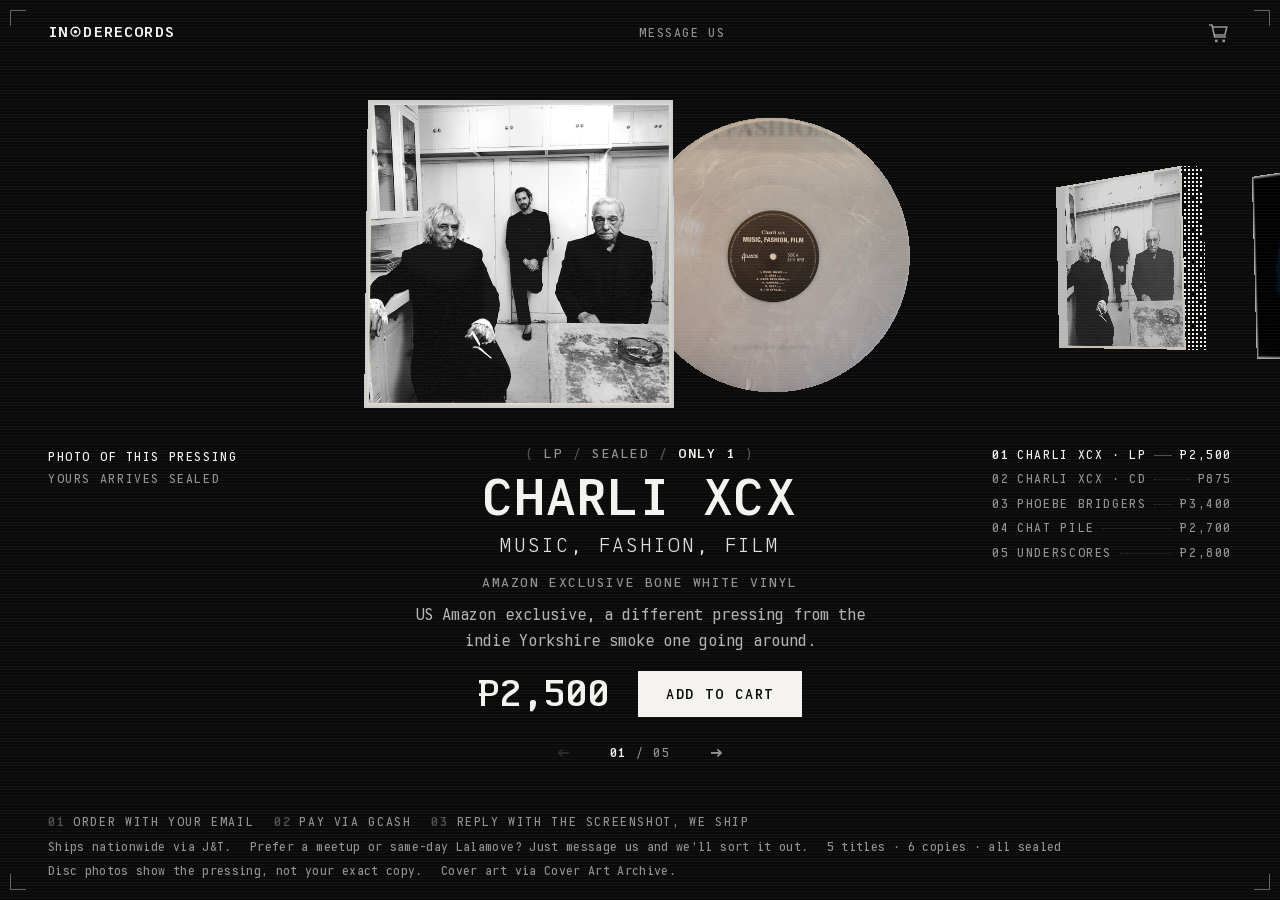
==== index.html @ 432e3883 "wip" ====
<!doctype html>
<html lang="en">
<head>
<meta charset="utf-8">
<meta name="viewport" content="width=device-width, initial-scale=1, viewport-fit=cover">
<meta name="theme-color" content="#0a0a0a">
<title>INODERECORDS · records in stock, Quezon City</title>
<meta name="description" content="6 brand new sealed records, in the Philippines now, shipping from Quezon City. Charli XCX, Phoebe Bridgers, Chat Pile, Underscores.">

<meta property="og:type" content="website">
<meta property="og:title" content="INODERECORDS · 6 sealed records in stock">
<meta property="og:description" content="6 brand new sealed records, in the Philippines now, shipping from Quezon City. Charli XCX, Phoebe Bridgers, Chat Pile, Underscores.">
<meta property="og:image" content="brand/og.png">
<meta name="twitter:card" content="summary_large_image">

<link rel="icon" href="brand/favicon.svg" type="image/svg+xml">
<link rel="stylesheet" href="style.css?v=fc45c7b5">
</head>
<body data-claim-url="https://dgfixbtziedvqzucxats.supabase.co" data-claim-key="sb_publishable_8c9aLOABXdfqwjv6c9bLAg_44bw0qZ2">

<div class="scan" aria-hidden="true"></div>
<div class="frame" aria-hidden="true"><i></i><i></i><i></i><i></i></div>

<header class="bar">
  <h1 class="bar__name" aria-label="INODERECORDS"><span aria-hidden="true">IN<svg class="bar__o" viewBox="0 0 10 10"><circle cx="5" cy="5" r="4.1" fill="none" stroke-width="1.2"/><circle class="bar__o-dot" cx="5" cy="5" r="1.6"/></svg>DERECORDS</span></h1>
  <a class="bar__cta" href="https://www.facebook.com/inoderecords">Message us</a>
</header>

<main class="shop">

  
  <section class="crate" data-crate aria-roledescription="record crate">

    <div class="crate__stage">
      <canvas class="crate__canvas" aria-hidden="true"></canvas>
    </div>

    <div class="crate__deck">
      
      <p class="crate__prov" aria-hidden="true"><span data-prov-a></span><span data-prov-b></span></p>

      <ol class="crate__list">
          <li class="rec" id="charli-lp" data-variant="1"
              data-title="Charli XCX · Music, Fashion, Film · Amazon Exclusive Bone White Vinyl · LP" data-price="2500" data-qty="1"
              data-artist="Charli XCX" data-album="Music, Fashion, Film" data-detail="LP · Amazon Exclusive Bone White Vinyl"
              data-prov1="PHOTO OF THIS PRESSING" data-prov2="YOURS ARRIVES SEALED"
              data-discs="art/charli-lp-disc1.png" data-open="-1" data-art="art/charli-xcx-music-fashion-film.jpg">
            <img class="rec__still" src="art/charli-xcx-music-fashion-film.jpg" alt="Charli XCX, Music, Fashion, Film" width="640" height="640" decoding="async">
            <p class="rec__idx" aria-hidden="true">01 / 05</p>
            <p class="rec__tags">
              <span class="tag">LP</span>
              <span class="tag">SEALED</span>
              <span class="tag tag--on">ONLY 1</span>
            </p>
            <h2 class="rec__artist">Charli XCX</h2>
            <p class="rec__album">Music, Fashion, Film</p>
            <p class="rec__variant">Amazon Exclusive Bone White Vinyl</p>
            <p class="rec__hook">US Amazon exclusive, a different pressing from the indie Yorkshire smoke one going around.</p>
            <div class="rec__buy">
              <span class="rec__amt">₱2,500</span>
              <details class="order">
                <summary class="btn btn--buy"
                         aria-label="Buy Charli XCX, Music, Fashion, Film">BUY</summary>
                <form class="order__form" method="POST"
                      action="https://formsubmit.co/8370b688e15b57aa52ccbeb88141ae9f">
                  <input type="hidden" name="_subject" value="Order · Charli XCX · Music, Fashion, Film · Amazon Exclusive Bone White Vinyl · LP · ₱2,500">
                  <input type="hidden" name="_template" value="table">
                  <input type="hidden" name="_next" value="https://inoderecords.com/ordered.html">
                  <input type="hidden" name="_autoresponse" value="We received your order: Charli XCX · Music, Fashion, Film · Amazon Exclusive Bone White Vinyl · LP, ₱2,500. We’ll hold your record for 24 hours while you pay. To pay, open https://inoderecords.com/ordered.html in the browser you ordered from and scan the QR with GCash, Maya or any bank app. Then send your payment screenshot to the shop email shown on that page. Your total is the record plus the delivery fee you chose. We email you the delivery details. INODERECORDS · Quezon City">
                  <input type="text" name="_honey" class="order__hp" tabindex="-1" autocomplete="off">
                  <input type="hidden" name="record" value="Charli XCX · Music, Fashion, Film · Amazon Exclusive Bone White Vinyl · LP">
                  <input type="hidden" name="price" value="₱2,500">
                  <input type="hidden" name="order" value="">
                  <label class="order__label" for="em-charli-lp">Email</label>
                  <input class="order__email" id="em-charli-lp" type="email" name="email"
                         required maxlength="254" autocomplete="email" placeholder="you@gmail.com">
                  <label class="order__label" for="nm-charli-lp">Name</label>
                  <input class="order__email" id="nm-charli-lp" type="text" name="name"
                         required maxlength="120" autocomplete="name" placeholder="Juan Dela Cruz">
                  <label class="order__label" for="ph-charli-lp">Mobile number</label>
                  <input class="order__email" id="ph-charli-lp" type="tel" name="phone"
                         required inputmode="tel" autocomplete="tel" placeholder="0917 123 4567">
                  <label class="order__label" for="dl-charli-lp">Delivery</label>
                  <select class="order__email" id="dl-charli-lp" name="delivery" required><option value="">Choose one</option><option>J&amp;T · Metro Manila · ₱120</option><option>J&amp;T · Rest of Luzon · ₱170</option><option>J&amp;T · Visayas and Mindanao · ₱200</option></select>
                  <p class="order__fine">Prefer a meetup or same-day Lalamove? Just <a href="https://www.facebook.com/inoderecords">message us</a> and we’ll sort it out.</p>
                  <label class="order__label" for="ad-charli-lp">Delivery address</label>
                  <textarea class="order__email order__area" id="ad-charli-lp" name="address"
                            required maxlength="500" autocomplete="street-address" rows="3"
                            placeholder="Street, barangay, city"></textarea>
                  <button class="btn btn--buy order__send" type="submit">Place order</button>
                  <p class="order__fine">We’ll hold your record for 24 hours while you pay.</p>
                </form>
              </details>
            </div>
          </li>
          <li class="rec" id="charli-cd" data-variant="4"
              data-title="Charli XCX · Music, Fashion, Film · CD" data-price="875" data-qty="2"
              data-artist="Charli XCX" data-album="Music, Fashion, Film" data-detail="CD"
              data-prov1="CD · SEALED CASE" data-prov2="DISC NOT PICTURED"
               data-art="art/charli-xcx-music-fashion-film.jpg">
            <img class="rec__still" src="art/charli-xcx-music-fashion-film.jpg" alt="Charli XCX, Music, Fashion, Film" width="640" height="640" decoding="async">
            <p class="rec__idx" aria-hidden="true">02 / 05</p>
            <p class="rec__tags">
              <span class="tag">CD</span>
              <span class="tag">SEALED</span>
              <span class="tag tag--on">2 AVAILABLE</span>
            </p>
            <h2 class="rec__artist">Charli XCX</h2>
            <p class="rec__album">Music, Fashion, Film</p>
            
            
            <div class="rec__buy">
              <span class="rec__amt">₱875</span><span class="rec__each">each</span>
              <details class="order">
                <summary class="btn btn--buy"
                         aria-label="Buy Charli XCX, Music, Fashion, Film">BUY</summary>
                <form class="order__form" method="POST"
                      action="https://formsubmit.co/8370b688e15b57aa52ccbeb88141ae9f">
                  <input type="hidden" name="_subject" value="Order · Charli XCX · Music, Fashion, Film · CD · ₱875">
                  <input type="hidden" name="_template" value="table">
                  <input type="hidden" name="_next" value="https://inoderecords.com/ordered.html">
                  <input type="hidden" name="_autoresponse" value="We received your order: Charli XCX · Music, Fashion, Film · CD, ₱875. We’ll hold your record for 24 hours while you pay. To pay, open https://inoderecords.com/ordered.html in the browser you ordered from and scan the QR with GCash, Maya or any bank app. Then send your payment screenshot to the shop email shown on that page. Your total is the record plus the delivery fee you chose. We email you the delivery details. INODERECORDS · Quezon City">
                  <input type="text" name="_honey" class="order__hp" tabindex="-1" autocomplete="off">
                  <input type="hidden" name="record" value="Charli XCX · Music, Fashion, Film · CD">
                  <input type="hidden" name="price" value="₱875">
                  <input type="hidden" name="order" value="">
                  <label class="order__label" for="em-charli-cd">Email</label>
                  <input class="order__email" id="em-charli-cd" type="email" name="email"
                         required maxlength="254" autocomplete="email" placeholder="you@gmail.com">
                  <label class="order__label" for="nm-charli-cd">Name</label>
                  <input class="order__email" id="nm-charli-cd" type="text" name="name"
                         required maxlength="120" autocomplete="name" placeholder="Juan Dela Cruz">
                  <label class="order__label" for="ph-charli-cd">Mobile number</label>
                  <input class="order__email" id="ph-charli-cd" type="tel" name="phone"
                         required inputmode="tel" autocomplete="tel" placeholder="0917 123 4567">
                  <label class="order__label" for="dl-charli-cd">Delivery</label>
                  <select class="order__email" id="dl-charli-cd" name="delivery" required><option value="">Choose one</option><option>J&amp;T · Metro Manila · ₱120</option><option>J&amp;T · Rest of Luzon · ₱170</option><option>J&amp;T · Visayas and Mindanao · ₱200</option></select>
                  <p class="order__fine">Prefer a meetup or same-day Lalamove? Just <a href="https://www.facebook.com/inoderecords">message us</a> and we’ll sort it out.</p>
                  <label class="order__label" for="ad-charli-cd">Delivery address</label>
                  <textarea class="order__email order__area" id="ad-charli-cd" name="address"
                            required maxlength="500" autocomplete="street-address" rows="3"
                            placeholder="Street, barangay, city"></textarea>
                  <button class="btn btn--buy order__send" type="submit">Place order</button>
                  <p class="order__fine">We’ll hold your record for 24 hours while you pay.</p>
                </form>
              </details>
            </div>
          </li>
          <li class="rec" id="phoebe" data-variant="2"
              data-title="Phoebe Bridgers · Lost Weekend · Rogue Planet Green Glow-in-the-Dark Splatter · 2LP" data-price="3400" data-qty="1"
              data-artist="Phoebe Bridgers" data-album="Lost Weekend" data-detail="2LP · Rogue Planet Green Glow-in-the-Dark Splatter"
              data-prov1="PHOTO OF THIS PRESSING" data-prov2="YOURS ARRIVES SEALED"
              data-discs="art/phoebe-disc1.png" data-open="-1" data-art="art/phoebe-bridgers-lost-weekend.jpg">
            <img class="rec__still" src="art/phoebe-bridgers-lost-weekend.jpg" alt="Phoebe Bridgers, Lost Weekend" width="640" height="640" decoding="async">
            <p class="rec__idx" aria-hidden="true">03 / 05</p>
            <p class="rec__tags">
              <span class="tag">2LP</span>
              <span class="tag">SEALED</span>
              <span class="tag tag--on">ONLY 1</span>
            </p>
            <h2 class="rec__artist">Phoebe Bridgers</h2>
            <p class="rec__album">Lost Weekend</p>
            <p class="rec__variant">Rogue Planet Green Glow-in-the-Dark Splatter</p>
            <p class="rec__hook">The Rogue Planet pressing specifically: green glow-in-the-dark splatter, embossed glow sleeve, gatefold, 20-page lyric booklet. Not the standard black, not the Zodiacal Light.</p>
            <div class="rec__buy">
              <span class="rec__amt">₱3,400</span>
              <details class="order">
                <summary class="btn btn--buy"
                         aria-label="Buy Phoebe Bridgers, Lost Weekend">BUY</summary>
                <form class="order__form" method="POST"
                      action="https://formsubmit.co/8370b688e15b57aa52ccbeb88141ae9f">
                  <input type="hidden" name="_subject" value="Order · Phoebe Bridgers · Lost Weekend · Rogue Planet Green Glow-in-the-Dark Splatter · 2LP · ₱3,400">
                  <input type="hidden" name="_template" value="table">
                  <input type="hidden" name="_next" value="https://inoderecords.com/ordered.html">
                  <input type="hidden" name="_autoresponse" value="We received your order: Phoebe Bridgers · Lost Weekend · Rogue Planet Green Glow-in-the-Dark Splatter · 2LP, ₱3,400. We’ll hold your record for 24 hours while you pay. To pay, open https://inoderecords.com/ordered.html in the browser you ordered from and scan the QR with GCash, Maya or any bank app. Then send your payment screenshot to the shop email shown on that page. Your total is the record plus the delivery fee you chose. We email you the delivery details. INODERECORDS · Quezon City">
                  <input type="text" name="_honey" class="order__hp" tabindex="-1" autocomplete="off">
                  <input type="hidden" name="record" value="Phoebe Bridgers · Lost Weekend · Rogue Planet Green Glow-in-the-Dark Splatter · 2LP">
                  <input type="hidden" name="price" value="₱3,400">
                  <input type="hidden" name="order" value="">
                  <label class="order__label" for="em-phoebe">Email</label>
                  <input class="order__email" id="em-phoebe" type="email" name="email"
                         required maxlength="254" autocomplete="email" placeholder="you@gmail.com">
                  <label class="order__label" for="nm-phoebe">Name</label>
                  <input class="order__email" id="nm-phoebe" type="text" name="name"
                         required maxlength="120" autocomplete="name" placeholder="Juan Dela Cruz">
                  <label class="order__label" for="ph-phoebe">Mobile number</label>
                  <input class="order__email" id="ph-phoebe" type="tel" name="phone"
                         required inputmode="tel" autocomplete="tel" placeholder="0917 123 4567">
                  <label class="order__label" for="dl-phoebe">Delivery</label>
                  <select class="order__email" id="dl-phoebe" name="delivery" required><option value="">Choose one</option><option>J&amp;T · Metro Manila · ₱120</option><option>J&amp;T · Rest of Luzon · ₱170</option><option>J&amp;T · Visayas and Mindanao · ₱200</option></select>
                  <p class="order__fine">Prefer a meetup or same-day Lalamove? Just <a href="https://www.facebook.com/inoderecords">message us</a> and we’ll sort it out.</p>
                  <label class="order__label" for="ad-phoebe">Delivery address</label>
                  <textarea class="order__email order__area" id="ad-phoebe" name="address"
                            required maxlength="500" autocomplete="street-address" rows="3"
                            placeholder="Street, barangay, city"></textarea>
                  <button class="btn btn--buy order__send" type="submit">Place order</button>
                  <p class="order__fine">We’ll hold your record for 24 hours while you pay.</p>
                </form>
              </details>
            </div>
          </li>
          <li class="rec" id="chatpile" data-variant="0"
              data-title="Chat Pile · Who Loves the Sun · LP" data-price="2700" data-qty="1"
              data-artist="Chat Pile" data-album="Who Loves the Sun" data-detail="LP"
              data-prov1="PHOTO OF THIS PRESSING" data-prov2="YOURS ARRIVES SEALED"
              data-discs="art/chatpile-disc1.png" data-open="-1" data-art="art/chat-pile-who-loves-the-sun.jpg">
            <img class="rec__still" src="art/chat-pile-who-loves-the-sun.jpg" alt="Chat Pile, Who Loves the Sun" width="640" height="640" decoding="async">
            <p class="rec__idx" aria-hidden="true">04 / 05</p>
            <p class="rec__tags">
              <span class="tag">LP</span>
              <span class="tag">SEALED</span>
              <span class="tag tag--on">ONLY 1</span>
            </p>
            <h2 class="rec__artist">Chat Pile</h2>
            <p class="rec__album">Who Loves the Sun</p>
            
            <p class="rec__hook">New one on The Flenser. Not stocked locally as far as we can see.</p>
            <div class="rec__buy">
              <span class="rec__amt">₱2,700</span>
              <details class="order">
                <summary class="btn btn--buy"
                         aria-label="Buy Chat Pile, Who Loves the Sun">BUY</summary>
                <form class="order__form" method="POST"
                      action="https://formsubmit.co/8370b688e15b57aa52ccbeb88141ae9f">
                  <input type="hidden" name="_subject" value="Order · Chat Pile · Who Loves the Sun · LP · ₱2,700">
                  <input type="hidden" name="_template" value="table">
                  <input type="hidden" name="_next" value="https://inoderecords.com/ordered.html">
                  <input type="hidden" name="_autoresponse" value="We received your order: Chat Pile · Who Loves the Sun · LP, ₱2,700. We’ll hold your record for 24 hours while you pay. To pay, open https://inoderecords.com/ordered.html in the browser you ordered from and scan the QR with GCash, Maya or any bank app. Then send your payment screenshot to the shop email shown on that page. Your total is the record plus the delivery fee you chose. We email you the delivery details. INODERECORDS · Quezon City">
                  <input type="text" name="_honey" class="order__hp" tabindex="-1" autocomplete="off">
                  <input type="hidden" name="record" value="Chat Pile · Who Loves the Sun · LP">
                  <input type="hidden" name="price" value="₱2,700">
                  <input type="hidden" name="order" value="">
                  <label class="order__label" for="em-chatpile">Email</label>
                  <input class="order__email" id="em-chatpile" type="email" name="email"
                         required maxlength="254" autocomplete="email" placeholder="you@gmail.com">
                  <label class="order__label" for="nm-chatpile">Name</label>
                  <input class="order__email" id="nm-chatpile" type="text" name="name"
                         required maxlength="120" autocomplete="name" placeholder="Juan Dela Cruz">
                  <label class="order__label" for="ph-chatpile">Mobile number</label>
                  <input class="order__email" id="ph-chatpile" type="tel" name="phone"
                         required inputmode="tel" autocomplete="tel" placeholder="0917 123 4567">
                  <label class="order__label" for="dl-chatpile">Delivery</label>
                  <select class="order__email" id="dl-chatpile" name="delivery" required><option value="">Choose one</option><option>J&amp;T · Metro Manila · ₱120</option><option>J&amp;T · Rest of Luzon · ₱170</option><option>J&amp;T · Visayas and Mindanao · ₱200</option></select>
                  <p class="order__fine">Prefer a meetup or same-day Lalamove? Just <a href="https://www.facebook.com/inoderecords">message us</a> and we’ll sort it out.</p>
                  <label class="order__label" for="ad-chatpile">Delivery address</label>
                  <textarea class="order__email order__area" id="ad-chatpile" name="address"
                            required maxlength="500" autocomplete="street-address" rows="3"
                            placeholder="Street, barangay, city"></textarea>
                  <button class="btn btn--buy order__send" type="submit">Place order</button>
                  <p class="order__fine">We’ll hold your record for 24 hours while you pay.</p>
                </form>
              </details>
            </div>
          </li>
          <li class="rec" id="underscores" data-variant="3"
              data-title="Underscores · U · Clear Vinyl · LP" data-price="2800" data-qty="1"
              data-artist="Underscores" data-album="U" data-detail="LP · Clear Vinyl"
              data-prov1="PHOTO OF THIS PRESSING" data-prov2="YOURS ARRIVES SEALED"
              data-discs="art/underscores-disc1.png" data-open="-1" data-art="art/underscores-u.jpg">
            <img class="rec__still" src="art/underscores-u.jpg" alt="Underscores, U" width="640" height="640" decoding="async">
            <p class="rec__idx" aria-hidden="true">05 / 05</p>
            <p class="rec__tags">
              <span class="tag">LP</span>
              <span class="tag">SEALED</span>
              <span class="tag tag--on">ONLY 1</span>
            </p>
            <h2 class="rec__artist">Underscores</h2>
            <p class="rec__album">U</p>
            <p class="rec__variant">Clear Vinyl</p>
            <p class="rec__hook">Clear vinyl pressing on Mom+Pop. Out of stock at the usual shops right now.</p>
            <div class="rec__buy">
              <span class="rec__amt">₱2,800</span>
              <details class="order">
                <summary class="btn btn--buy"
                         aria-label="Buy Underscores, U">BUY</summary>
                <form class="order__form" method="POST"
                      action="https://formsubmit.co/8370b688e15b57aa52ccbeb88141ae9f">
                  <input type="hidden" name="_subject" value="Order · Underscores · U · Clear Vinyl · LP · ₱2,800">
                  <input type="hidden" name="_template" value="table">
                  <input type="hidden" name="_next" value="https://inoderecords.com/ordered.html">
                  <input type="hidden" name="_autoresponse" value="We received your order: Underscores · U · Clear Vinyl · LP, ₱2,800. We’ll hold your record for 24 hours while you pay. To pay, open https://inoderecords.com/ordered.html in the browser you ordered from and scan the QR with GCash, Maya or any bank app. Then send your payment screenshot to the shop email shown on that page. Your total is the record plus the delivery fee you chose. We email you the delivery details. INODERECORDS · Quezon City">
                  <input type="text" name="_honey" class="order__hp" tabindex="-1" autocomplete="off">
                  <input type="hidden" name="record" value="Underscores · U · Clear Vinyl · LP">
                  <input type="hidden" name="price" value="₱2,800">
                  <input type="hidden" name="order" value="">
                  <label class="order__label" for="em-underscores">Email</label>
                  <input class="order__email" id="em-underscores" type="email" name="email"
                         required maxlength="254" autocomplete="email" placeholder="you@gmail.com">
                  <label class="order__label" for="nm-underscores">Name</label>
                  <input class="order__email" id="nm-underscores" type="text" name="name"
                         required maxlength="120" autocomplete="name" placeholder="Juan Dela Cruz">
                  <label class="order__label" for="ph-underscores">Mobile number</label>
                  <input class="order__email" id="ph-underscores" type="tel" name="phone"
                         required inputmode="tel" autocomplete="tel" placeholder="0917 123 4567">
                  <label class="order__label" for="dl-underscores">Delivery</label>
                  <select class="order__email" id="dl-underscores" name="delivery" required><option value="">Choose one</option><option>J&amp;T · Metro Manila · ₱120</option><option>J&amp;T · Rest of Luzon · ₱170</option><option>J&amp;T · Visayas and Mindanao · ₱200</option></select>
                  <p class="order__fine">Prefer a meetup or same-day Lalamove? Just <a href="https://www.facebook.com/inoderecords">message us</a> and we’ll sort it out.</p>
                  <label class="order__label" for="ad-underscores">Delivery address</label>
                  <textarea class="order__email order__area" id="ad-underscores" name="address"
                            required maxlength="500" autocomplete="street-address" rows="3"
                            placeholder="Street, barangay, city"></textarea>
                  <button class="btn btn--buy order__send" type="submit">Place order</button>
                  <p class="order__fine">We’ll hold your record for 24 hours while you pay.</p>
                </form>
              </details>
            </div>
          </li>
      </ol>

      
      <nav class="crate__nav" aria-label="Records">
        <button class="crate__arrow" type="button" data-step="-1">
          <span aria-hidden="true">&#8592;</span><span class="sr">Previous record</span>
        </button>
        <ol class="crate__dots">
          <li><button type="button" data-go="0" aria-label="Charli XCX, Music, Fashion, Film, LP, ₱2,500"><i aria-hidden="true"></i><span class="crate__ix">01</span><span class="crate__who">Charli XCX · LP</span><span class="crate__lead"></span><span class="crate__px">₱2,500</span></button></li>
          <li><button type="button" data-go="1" aria-label="Charli XCX, Music, Fashion, Film, CD, ₱875"><i aria-hidden="true"></i><span class="crate__ix">02</span><span class="crate__who">Charli XCX · CD</span><span class="crate__lead"></span><span class="crate__px">₱875</span></button></li>
          <li><button type="button" data-go="2" aria-label="Phoebe Bridgers, Lost Weekend, 2LP, ₱3,400"><i aria-hidden="true"></i><span class="crate__ix">03</span><span class="crate__who">Phoebe Bridgers</span><span class="crate__lead"></span><span class="crate__px">₱3,400</span></button></li>
          <li><button type="button" data-go="3" aria-label="Chat Pile, Who Loves the Sun, LP, ₱2,700"><i aria-hidden="true"></i><span class="crate__ix">04</span><span class="crate__who">Chat Pile</span><span class="crate__lead"></span><span class="crate__px">₱2,700</span></button></li>
          <li><button type="button" data-go="4" aria-label="Underscores, U, LP, ₱2,800"><i aria-hidden="true"></i><span class="crate__ix">05</span><span class="crate__who">Underscores</span><span class="crate__lead"></span><span class="crate__px">₱2,800</span></button></li>
        </ol>
        <p class="crate__pos" aria-hidden="true"><span data-pos>01</span> / 05</p>
        <button class="crate__arrow" type="button" data-step="1">
          <span aria-hidden="true">&#8594;</span><span class="sr">Next record</span>
        </button>
      </nav>
    </div>

  </section>

</main>


<footer class="foot">
  <p class="foot__how">
    <span>Order with your email</span>
    <span>Pay via GCash</span>
    <span>Reply with the screenshot, we ship</span>
  </p>
  <p class="foot__line">
    <span>Ships nationwide via J&amp;T.</span>
    <span>Prefer a meetup or same-day Lalamove? Just message us and we’ll sort it out.</span>
    <span data-facts>5 titles · 6 copies · all sealed</span>
    <span>Disc photos show the pressing, not your exact copy.</span>
    <span>Cover art via Cover Art Archive.</span>
  </p>
</footer>

<script src="boot.js?v=8c5e18e6" defer></script>
<script src="crate.js?v=282f3827" defer></script>
<script type="application/json" id="delivery">[{"id":"jt-mm","label":"J&T · Metro Manila","dm":false,"fee":120,"note":"","next":"We’ll ship it via J&T and email you the tracking number once it’s on its way."},{"id":"jt-luzon","label":"J&T · Rest of Luzon","dm":false,"fee":170,"note":"","next":"We’ll ship it via J&T and email you the tracking number once it’s on its way."},{"id":"jt-vismin","label":"J&T · Visayas and Mindanao","dm":false,"fee":200,"note":"","next":"We’ll ship it via J&T and email you the tracking number once it’s on its way."},{"id":"meetup","label":"Meetup","dm":true,"fee":null,"note":"We can meet you at SM Megamall, SM City Grand Central or SM North EDSA. Just message us the records you’d like, and we’ll find a day and time that works for you.","next":""},{"id":"lalamove","label":"Same-day Lalamove","dm":true,"fee":null,"note":"Need it today? We can send it by Lalamove anywhere in Metro Manila. Just message us the records you’d like and your location, and we’ll take care of the booking. The Lalamove fee is shouldered by the buyer.","next":""}]</script>
<script src="fx.js?v=a2b8d761" defer></script>
<script src="order.js?v=1c58bb42" defer></script>
<script src="cart.js?v=010fbb5a" defer></script>
</body>
</html>
---- style.css ----
@font-face {
  font-family: 'Obel Mono'; font-style: normal; font-weight: 100 900; font-display: swap;
  src: url('fonts/obel-mono-latin-vf.woff2') format('woff2');
}

:root {
  --ink: #0a0a0a;
  --paper: #f4f3ef;
  --blue: #2400ff;

  --fg: var(--paper);
  --bg: var(--ink);
  --dim: rgba(244, 243, 239, .58);
  --faint: rgba(244, 243, 239, .30);
  --ghost: rgba(244, 243, 239, .14);

  --mono: 'Obel Mono', ui-monospace, 'Cascadia Mono', Menlo, monospace;

  
  --t-hud: .72rem;
  --t-note: .82rem;
  --t-body: .97rem;
  --t-album: clamp(1rem, .9rem + .5vw, 1.22rem);
  --t-artist: clamp(1.8rem, 1.2rem + 2.8vw, 3.1rem);
  --t-price: clamp(1.7rem, 1.4rem + 1.2vw, 2.25rem);

  --ls-hud: .14em;
  --ls-note: .12em;
  --ls-album: .10em;
  --ls-artist: .03em;

  --pad: clamp(16px, 4vw, 48px);
  --d: 140ms;

  --dither-25: url("data:image/svg+xml,%3Csvg xmlns='http://www.w3.org/2000/svg' width='4' height='4' shape-rendering='crispEdges'%3E%3Cpath fill='white' d='M0 0h1v1H0zM2 0h1v1H2zM0 2h1v1H0zM2 2h1v1H2z'/%3E%3C/svg%3E");
  --dither-50: url("data:image/svg+xml,%3Csvg xmlns='http://www.w3.org/2000/svg' width='2' height='2' shape-rendering='crispEdges'%3E%3Cpath fill='white' d='M0 0h1v1H0zM1 1h1v1H1z'/%3E%3C/svg%3E");
}

*, *::before, *::after { box-sizing: border-box; border-radius: 0; }

html { -webkit-text-size-adjust: 100%; }


body {
  margin: 0;
  background: var(--bg);
  color: var(--fg);
  font-family: var(--mono);
  font-size: clamp(1rem, .94rem + .25vw, 1.12rem);
  line-height: 1.6;
  -webkit-font-smoothing: antialiased;
}

::selection { background: var(--blue); color: var(--paper); }
a { color: inherit; }

:focus-visible { outline: 2px solid var(--paper); outline-offset: 3px; }

.sr {
  position: absolute;
  width: 1px; height: 1px;
  margin: -1px; padding: 0;
  overflow: hidden;
  clip-path: inset(50%);
  white-space: nowrap;
}

.scan {
  position: fixed;
  inset: 0;
  z-index: 60;
  pointer-events: none;
  background-image: repeating-linear-gradient(
    to bottom, rgba(244, 243, 239, .04) 0 1px, transparent 1px 3px);
}


.frame { position: fixed; inset: 0; z-index: 45; pointer-events: none; }
.frame i { position: absolute; width: 16px; height: 16px; opacity: .38; }
.frame i:nth-child(1) { top: 10px; left: 10px; border-top: 1px solid var(--paper); border-left: 1px solid var(--paper); }
.frame i:nth-child(2) { top: 10px; right: 10px; border-top: 1px solid var(--paper); border-right: 1px solid var(--paper); }
.frame i:nth-child(3) { bottom: 10px; left: 10px; border-bottom: 1px solid var(--paper); border-left: 1px solid var(--paper); }
.frame i:nth-child(4) { bottom: 10px; right: 10px; border-bottom: 1px solid var(--paper); border-right: 1px solid var(--paper); }
@media (max-width: 680px) { .frame { display: none; } }



.bar {
  display: flex;
  align-items: center;
  justify-content: space-between;
  gap: clamp(12px, 3vw, 28px);
  padding: 15px var(--pad) 13px;
}

.bar__name {
  margin: 0;
  display: flex;
  align-items: baseline;
  font-size: .92rem;
  font-weight: 800;
  letter-spacing: .08em;
}


.bar__o {
  width: .74em;
  height: .74em;
  margin: 0 .14em;
  align-self: center;
  transform: translateY(.02em);
}
.bar__o circle { stroke: currentColor; }
.bar__o .bar__o-dot { fill: currentColor; stroke: none; }

.bar__cta {
  font-size: var(--t-hud);
  font-weight: 500;
  letter-spacing: var(--ls-hud);
  text-transform: uppercase;
  text-decoration: none;
  color: var(--dim);
  padding: 6px 0;
  white-space: nowrap;
  transition: color var(--d) steps(2);
}
.bar__cta:hover, .bar__cta:focus-visible { color: var(--paper); }



.shop { padding: 0 var(--pad); }

.crate__stage { display: none; }
.crate__nav { display: none; }

.crate__list {
  list-style: none;
  margin: 0 auto;
  padding: 0;
  max-width: 820px;
}


.rec { padding: clamp(30px, 6vw, 56px) 0; }

.rec__still {
  display: block;
  width: 100%;
  max-width: 340px;
  height: auto;
  margin-bottom: 22px;
}

.rec__idx {
  margin: 0 0 12px;
  font-size: var(--t-hud);
  font-weight: 500;
  letter-spacing: var(--ls-hud);
  color: var(--dim);
}


.rec__tags {
  display: flex;
  flex-wrap: wrap;
  margin: 0 0 1em;
  font-size: var(--t-note);
  font-weight: 500;
  letter-spacing: var(--ls-note);
  text-transform: uppercase;
  color: var(--dim);
}
.rec__tags::before { content: '( '; white-space: pre; color: var(--faint); }
.rec__tags::after { content: ' )'; white-space: pre; color: var(--faint); }
.tag { white-space: nowrap; }
.tag + .tag::before { content: ' / '; white-space: pre; color: var(--faint); }
.tag--on { color: var(--paper); font-weight: 700; }

.rec__artist {
  margin: 0;
  font-size: var(--t-artist);
  font-weight: 800;
  letter-spacing: var(--ls-artist);
  text-transform: uppercase;
  line-height: 1.06;
}

.rec__album {
  margin: .3em 0 0;
  font-size: var(--t-album);
  font-weight: 300;
  letter-spacing: var(--ls-album);
  text-transform: uppercase;
  color: rgba(244, 243, 239, .92);
}

.rec__variant {
  margin: .75em 0 0;
  font-size: var(--t-note);
  font-weight: 500;
  letter-spacing: var(--ls-note);
  text-transform: uppercase;
  line-height: 1.7;
  color: var(--dim);
}


.rec__hook {
  margin: .8em 0 0;
  font-size: var(--t-body);
  line-height: 1.65;
  color: rgba(244, 243, 239, .72);
  max-width: 52ch;
}

.rec__buy {
  margin: 1.5em 0 0;
  display: flex;
  align-items: center;
  gap: clamp(16px, 3vw, 28px);
  flex-wrap: wrap;
}

.rec__amt {
  font-size: var(--t-price);
  font-weight: 700;
  line-height: 1;
  font-variant-numeric: tabular-nums;
}

.rec__each {
  font-size: var(--t-hud);
  font-weight: 500;
  letter-spacing: var(--ls-hud);
  text-transform: uppercase;
  color: var(--dim);
  margin-left: clamp(-14px, -1.2vw, -6px);
}



.btn {
  display: inline-block;
  padding: .9em 1.7em;
  border: 1px solid var(--paper);
  font-family: var(--mono);
  font-size: .84rem;
  font-weight: 700;
  letter-spacing: var(--ls-hud);
  text-transform: uppercase;
  text-decoration: none;
  white-space: nowrap;
  color: var(--fg);
  background: none;
  transition: background var(--d) steps(1, start), color var(--d) steps(1, start);
}
.btn:hover, .btn:focus-visible { background: var(--paper); color: var(--ink); }


.btn--buy { background: var(--paper); color: var(--ink); padding: 1em 2em; }
.btn--buy:hover, .btn--buy:focus-visible { background: var(--ink); color: var(--paper); }




.has-crate, .has-crate body { height: 100vh; height: 100dvh; overflow: hidden; }

.has-crate body {
  display: grid;
  grid-template-rows: auto minmax(0, 1fr) auto;
  
  grid-template-columns: minmax(0, 1fr);
}

.has-crate .shop { min-height: 0; display: grid; padding: 0; }

.has-crate .crate {
  min-height: 0;
  display: grid;
  grid-template-rows: minmax(0, 1fr) auto;
}


.has-crate .crate__stage {
  display: block;
  position: relative;
  min-height: 0;
  touch-action: pan-y;
  cursor: grab;
  
  user-select: none;
  -webkit-user-select: none;
}
.has-crate .crate__stage.is-dragging { cursor: grabbing; }

.crate__canvas {
  position: absolute;
  inset: 0;
  width: 100%;
  height: 100%;
  display: block;
  
  opacity: 0;
  transition: opacity 240ms steps(4);
}
.crate[data-live="yes"] .crate__canvas { opacity: 1; }


.crate__still {
  position: absolute;
  top: 50%; left: 50%;
  transform: translate(-50%, -50%);
  max-width: min(62%, 60vh);
  max-height: 76%;
  width: auto; height: auto;
}


.has-crate .crate__deck {
  position: relative;
  padding: 0 var(--pad) clamp(10px, 2vh, 20px);
  display: grid;
  gap: clamp(8px, 1.6vh, 14px);
  justify-items: center;
}

.has-crate .crate__list {
  display: grid;
  max-width: 760px;
  width: 100%;
}


.has-crate .rec {
  grid-area: 1 / 1;
  padding: 0;
  text-align: center;
  display: flex;
  flex-direction: column;
  align-items: center;
  opacity: 0;
  visibility: hidden;
  transition: opacity 130ms steps(3), visibility 0s linear 130ms;
}
.has-crate .rec.is-on {
  opacity: 1;
  visibility: visible;
  transition: opacity 130ms steps(3);
}

.has-crate .rec__still { display: none; }
.has-crate .rec__idx { display: none; }
.has-crate .rec__tags { justify-content: center; margin-bottom: .55em; }
.has-crate .rec__hook { margin-left: auto; margin-right: auto; }

.has-crate .rec__buy { justify-content: center; margin-top: auto; padding-top: 1em; }


.has-crate .rec__hook {
  margin-top: .6em;
  display: -webkit-box;
  -webkit-box-orient: vertical;
  -webkit-line-clamp: 2;
  line-clamp: 2;
  overflow: hidden;
  min-height: 2.8em;
}


@media (max-height: 800px), (max-width: 760px) {
  .has-crate .rec__hook { display: none; }
}
@media (max-height: 680px) {
  .has-crate .rec__variant { display: none; }
}
@media (max-height: 520px) {
  .has-crate .rec__tags { display: none; }
}



.crate__prov {
  position: absolute;
  left: var(--pad);
  top: 4px;
  margin: 0;
  display: none;
  text-align: left;
  font-size: var(--t-hud);
  font-weight: 500;
  letter-spacing: var(--ls-hud);
  text-transform: uppercase;
  line-height: 1.9;
}
.crate__prov span { display: block; color: var(--paper); }
.crate__prov span + span { color: var(--dim); }

.crate__dots {
  list-style: none;
  margin: 0;
  padding: 0 0 7px;
  display: flex;
  align-items: flex-end;
  gap: 7px;
  position: relative;
}


.crate__dots::after {
  content: '';
  position: absolute;
  left: -8px; right: -8px; bottom: 0;
  height: 1px;
  background: var(--ghost);
}

.crate__dots button {
  display: block;
  padding: 10px 2px 4px;      
  background: none;
  border: 0;
  cursor: pointer;
  font: inherit;
  color: inherit;
}
.crate__dots button i {
  display: block;
  width: 3px;
  height: 13px;
  background: var(--dim);
  transition: height var(--d) steps(3), background var(--d) steps(2);
}
.crate__dots button:hover i { background: var(--paper); height: 19px; }
.crate__dots .is-on button i { height: 26px; background: var(--paper); }


.crate__dots .crate__ix,
.crate__dots .crate__who,
.crate__dots .crate__lead,
.crate__dots .crate__px { display: none; }

@media (min-width: 1240px) {
  .crate__prov { display: block; }

  .crate__dots {
    position: absolute;
    right: var(--pad);
    top: 0;
    display: block;
    width: 240px;
    padding: 0;
  }
  .crate__dots::after { display: none; }
  .crate__dots button i { display: none; }

  .crate__dots button {
    display: flex;
    align-items: baseline;
    gap: 8px;
    width: 100%;
    padding: 3px 0;
    font-size: var(--t-hud);
    font-weight: 500;
    letter-spacing: var(--ls-hud);
    text-transform: uppercase;
    color: var(--dim);
    text-align: left;
    transition: color var(--d) steps(2);
  }
  .crate__dots button:hover { color: var(--paper); }
  .crate__dots .is-on button { color: var(--paper); }
  .crate__dots .is-on button .crate__ix { font-weight: 700; }

  .crate__dots .crate__ix { display: inline; }
  .crate__dots .crate__who {
    display: inline-block;
    overflow: hidden;
    text-overflow: ellipsis;
    white-space: nowrap;
    flex: 0 1 auto;
    min-width: 0;
  }
  .crate__dots .crate__lead {
    display: block;
    flex: 1;
    border-bottom: 1px dotted var(--ghost);
    transform: translateY(-3px);
    min-width: 12px;
  }
  .crate__dots .is-on button .crate__lead { border-bottom-style: solid; border-color: var(--faint); }
  .crate__dots .crate__px { display: inline; font-variant-numeric: tabular-nums; }
}



.has-crate .crate__nav {
  display: flex;
  align-items: center;
  justify-content: center;
  gap: clamp(10px, 2.4vw, 22px);
}


.crate__arrow {
  width: 48px;
  height: 44px;
  display: grid;
  place-items: center;
  background: none;
  border: 0;
  padding: 0;
  color: var(--dim);
  font-family: var(--mono);
  font-size: 1.35rem;
  line-height: 1;
  cursor: pointer;
  transition: color var(--d) steps(2);
}
.crate__arrow:hover, .crate__arrow:focus-visible { color: var(--paper); }
.crate__arrow[disabled] { color: var(--ghost); cursor: default; }


@media (hover: none), (pointer: coarse), (max-width: 760px) {
  .crate__arrow { width: 54px; height: 48px; font-size: 1.4rem; color: var(--paper); }
}

.crate__pos {
  display: none;
  margin: 0;
  font-size: var(--t-hud);
  font-weight: 500;
  letter-spacing: var(--ls-hud);
  color: var(--dim);
  font-variant-numeric: tabular-nums;
  white-space: nowrap;
}
.crate__pos [data-pos] { color: var(--paper); font-weight: 700; }


@media (min-width: 1240px) {
  .crate__pos { display: block; }
}



.foot {
  padding: clamp(12px, 2.2vh, 20px) var(--pad);
  display: grid;
  gap: 7px;
}

.foot__how,
.foot__line {
  margin: 0;
  display: flex;
  flex-wrap: wrap;
  gap: 5px 20px;
  font-size: var(--t-hud);
  font-weight: 500;
  letter-spacing: var(--ls-hud);
  text-transform: uppercase;
  color: var(--dim);
}

.foot__how { counter-reset: step; }
.foot__how span { display: flex; align-items: baseline; gap: 8px; counter-increment: step; }
.foot__how span::before { content: '0' counter(step); color: var(--faint); font-weight: 700; }

.foot__line {
  text-transform: none;
  letter-spacing: .03em;
  gap: 5px 1.6em;
}


@media (max-height: 740px), (max-width: 560px) {
  .has-crate .foot__how { display: none; }
}


@media (max-width: 1240px) {
  .has-crate .foot__line span:nth-child(n+6) { display: none; }
}
@media (max-height: 640px), (max-width: 760px) {
  .has-crate .foot__line span:nth-child(n+4) { display: none; }
}



.is-booting { overflow: hidden; }

.boot {
  position: fixed;
  inset: 0;
  z-index: 100;
  background: var(--bg);
  color: var(--fg);
  display: grid;
  align-content: center;
  justify-items: start;
  gap: 2px;
  padding: var(--pad);
  font-size: clamp(.8rem, 1.4vw, 1.05rem);
  font-weight: 500;
  letter-spacing: var(--ls-hud);
  text-transform: uppercase;
  line-height: 2.1;
}

.boot__line { margin: 0; }

.boot__line--on { color: var(--blue); }

.boot__rule { width: min(42vw, 320px); height: 1px; background: var(--ghost); margin-top: 14px; }

.boot--out { animation: bootout 400ms steps(5) forwards; }
@keyframes bootout { to { opacity: 0; visibility: hidden; } }



@media (prefers-reduced-motion: reduce) {
  *, *::before, *::after { transition: none !important; animation: none !important; }
  .scan { display: none; }
}



.order summary {
  list-style: none;
  cursor: pointer;
  -webkit-user-select: none;
  user-select: none;
}
.order summary::-webkit-details-marker { display: none; }
.order[open] { flex: 1 1 100%; }
.order[open] summary {
  display: block;
  text-align: center;
  background: none;
  color: var(--paper);
}

.order__form {
  display: flex;
  flex-direction: column;
  gap: .6em;
  padding-top: .85em;
  text-align: left;
}
.has-crate .order__form { max-width: 360px; margin: 0 auto; }

.order__label {
  font-size: var(--t-hud);
  font-weight: 500;
  letter-spacing: var(--ls-hud);
  text-transform: uppercase;
  color: var(--dim);
}


.order__email {
  width: 100%;
  padding: .5em 0 .55em;
  font-family: var(--mono);
  font-size: max(16px, var(--t-body));
  line-height: 1.5;
  color: var(--paper);
  caret-color: var(--paper);
  background: none;
  border: 0;
  border-bottom: 1px solid var(--paper);
  border-radius: 0;
}
.order__email::placeholder { color: rgba(244, 243, 239, .36); }
.order__email:focus,
.order__email:focus-visible { outline: none; border-bottom-color: var(--paper); box-shadow: 0 1px 0 var(--paper); }
.order__email:user-invalid { border-bottom-color: var(--paper); border-bottom-style: dashed; }

.cart__in { position: relative; display: block; }
.cart__in::before {
  content: '>';
  position: absolute;
  left: 0;
  top: .5em;
  font-size: max(16px, var(--t-body));
  line-height: 1.5;
  color: var(--faint);
  pointer-events: none;
}
.cart__in:focus-within::before { color: var(--paper); }
.cart__in .order__email { padding-left: 1.4em; }

.order__send { width: 100%; }

.order__fine {
  margin: .1em 0 0;
  font-size: var(--t-hud);
  line-height: 1.55;
  color: var(--dim);
}

.order__hp { display: none; }



.done {
  width: 100%;
  max-width: 640px;
  margin: 0 auto;
  padding: clamp(30px, 7vh, 80px) 20px 64px;
}
.done__hud {
  margin: 0;
  font-size: var(--t-hud);
  font-weight: 500;
  letter-spacing: var(--ls-hud);
  text-transform: uppercase;
  color: var(--dim);
}
.done__ref {
  margin: .5em 0 0;
  font-size: var(--t-note);
  letter-spacing: .04em;
  color: var(--dim);
}
.done__ref [data-ino] {
  margin-left: .4em;
  color: var(--paper);
  font-weight: 700;
  font-variant-numeric: tabular-nums;
}
.done__items {
  list-style: none;
  margin: 1.6em 0 0;
  padding: 0;
  display: grid;
  gap: 1em;
}
.done__items li { display: flex; align-items: flex-start; gap: 1.2em; }
.done__item-what { flex: 1 1 auto; min-width: 0; display: grid; gap: .15em; }
.done__item-artist {
  font-size: var(--t-note);
  font-weight: 800;
  letter-spacing: var(--ls-note);
  text-transform: uppercase;
}
.done__item-album { font-size: var(--t-note); }
.done__item-detail { font-size: var(--t-hud); letter-spacing: .06em; color: var(--dim); }
.done__item-px { font-size: var(--t-note); font-weight: 700; white-space: nowrap; font-variant-numeric: tabular-nums; }
.done__items .done__item--ship { display: flex; align-items: flex-start; gap: 1.2em; }
.done__item--ship .done__item-px { white-space: normal; max-width: 10em; text-align: right; }
.done__until {
  max-width: 44ch;
  margin: 0;
  font-size: var(--t-note);
  line-height: 1.6;
  color: rgba(244, 243, 239, .86);
}
.done__until [data-until] { color: var(--paper); font-weight: 700; }
.done__phone {
  display: none;
  max-width: 40ch;
  margin: -.9em 0 1.6em;
  font-size: var(--t-hud);
  line-height: 1.55;
  color: var(--dim);
}
@media (pointer: coarse) { .done__phone { display: block; } }
.done__ship {
  max-width: 48ch;
  margin: 2em 0 0;
  font-size: var(--t-hud);
  line-height: 1.6;
  color: var(--dim);
}
.done__steps {
  margin: 2.4em 0 0;
  padding: 0;
  list-style: none;
  display: grid;
  gap: 1.1em;
  counter-reset: done;
}
.done__steps li {
  position: relative;
  padding-left: 2.4em;
  font-size: var(--t-body);
  line-height: 1.65;
  color: rgba(244, 243, 239, .82);
  counter-increment: done;
}
.done__steps li::before {
  content: counter(done, decimal-leading-zero);
  position: absolute;
  left: 0;
  top: .2em;
  font-size: var(--t-hud);
  font-weight: 700;
  letter-spacing: var(--ls-hud);
  color: var(--faint);
}

.done__scan {
  position: relative;
  display: table;
  margin: 2.4em 0 0 10px;
  padding: 12px;
  background: var(--paper);
  isolation: isolate;
}
.done__scan::before {
  content: '';
  position: absolute;
  inset: -10px;
  pointer-events: none;
  opacity: .55;
  background:
    linear-gradient(var(--paper), var(--paper)) left top / 16px 1px no-repeat,
    linear-gradient(var(--paper), var(--paper)) left top / 1px 16px no-repeat,
    linear-gradient(var(--paper), var(--paper)) right top / 16px 1px no-repeat,
    linear-gradient(var(--paper), var(--paper)) right top / 1px 16px no-repeat,
    linear-gradient(var(--paper), var(--paper)) left bottom / 16px 1px no-repeat,
    linear-gradient(var(--paper), var(--paper)) left bottom / 1px 16px no-repeat,
    linear-gradient(var(--paper), var(--paper)) right bottom / 16px 1px no-repeat,
    linear-gradient(var(--paper), var(--paper)) right bottom / 1px 16px no-repeat;
}
.done__qr {
  display: block;
  width: min(240px, 64vw);
  height: auto;
  mix-blend-mode: multiply;
}
.done__scan + .done__paynote { margin-top: 1.4em; }

.done__cover {
  flex: none;
  display: block;
  width: 52px;
  height: 52px;
  object-fit: cover;
  align-self: flex-start;
}
.done__cover--blank {
  background: var(--paper);
  -webkit-mask-image: var(--dither-25);
  mask-image: var(--dither-25);
  -webkit-mask-size: 8px 8px;
  mask-size: 8px 8px;
  opacity: .55;
}

.tx body::after {
  content: '';
  position: fixed;
  inset: 0;
  z-index: 99;
  background: var(--ink);
  animation: tx-safe 0s linear 6s forwards;
}
@keyframes tx-safe { to { visibility: hidden; } }

.txo {
  position: fixed;
  inset: 0;
  z-index: 101;
  display: grid;
  align-content: center;
  justify-items: start;
  padding: var(--pad);
  pointer-events: none;
}
.txo__log {
  display: grid;
  justify-items: start;
  gap: 2px;
  max-width: 100%;
  font-size: clamp(.8rem, 1.4vw, 1.05rem);
  font-weight: 500;
  letter-spacing: var(--ls-hud);
  text-transform: uppercase;
  line-height: 2.1;
  color: var(--paper);
}
.txo__line { margin: 0; max-width: 100%; overflow-wrap: anywhere; visibility: hidden; }
.txo__line.is-on { visibility: visible; }
.txo__ino {
  margin: .1em 0 .2em;
  font-size: clamp(1.9rem, 1.1rem + 3.6vw, 3.8rem);
  font-weight: 800;
  letter-spacing: .02em;
  line-height: 1.15;
  text-transform: none;
  font-variant-numeric: tabular-nums;
}
.txo__tx { display: flex; align-items: center; gap: 1.1em; }
.txo__bar {
  position: relative;
  display: block;
  width: 216px;
  max-width: 46vw;
  height: 8px;
}
.txo__bar::before,
.txo__bar b {
  position: absolute;
  left: 0;
  top: 0;
  bottom: 0;
  background: repeating-linear-gradient(90deg, var(--paper) 0 6px, transparent 6px 9px);
}
.txo__bar::before {
  content: '';
  right: 0;
  -webkit-mask-image: var(--dither-25);
  mask-image: var(--dither-25);
  -webkit-mask-size: 8px 8px;
  mask-size: 8px 8px;
}
.txo__bar b { width: 0; max-width: 100%; }
.txo__done {
  margin-top: .5em;
  padding: 0 .6em;
  background: var(--paper);
  color: var(--ink);
  font-weight: 700;
}
.txo__log.is-tear { animation: tx-tear 110ms steps(1, end); }
@keyframes tx-tear {
  0% { transform: translateX(6px); }
  50% { transform: translateX(-4px); }
  100% { transform: none; }
}
.done__back {
  display: inline-block;
  margin-top: 2.6em;
  font-size: var(--t-note);
  font-weight: 700;
  letter-spacing: var(--ls-hud);
  text-transform: uppercase;
  color: var(--paper);
  text-decoration: none;
}
.done__back:hover, .done__back:focus-visible { background: var(--paper); color: var(--ink); }


.has-crate .order[open] summary { max-width: 360px; margin: 0 auto; }
.has-crate .order__fine { text-align: center; }


.done__mail { color: var(--paper); text-underline-offset: .18em; }
.done__mail:hover, .done__mail:focus-visible { background: var(--paper); color: var(--ink); text-decoration: none; }


.bar__cart {
  position: relative;
  background: none;
  border: 0;
  padding: 6px 2px;
  margin-left: clamp(6px, 1.6vw, 14px);
  color: var(--dim);
  cursor: pointer;
  transition: color var(--d) steps(2);
}
.bar__cart:hover, .bar__cart:focus-visible { color: var(--paper); }
.bar__cart:focus-visible { outline: 1px solid var(--paper); outline-offset: 2px; }
.bar__cart svg { width: 1.5rem; height: 1.5rem; display: block; }
.bar__cart-n {
  position: absolute;
  top: -3px;
  right: -7px;
  min-width: 1.6em;
  padding: .1em .3em;
  background: var(--paper);
  color: var(--ink);
  font-size: .58rem;
  font-weight: 800;
  letter-spacing: .04em;
  line-height: 1.6;
  text-align: center;
}
.bar__cart-n[hidden] { display: none; }

.fx {
  position: fixed;
  pointer-events: none;
  z-index: 90;
  image-rendering: pixelated;
  image-rendering: crisp-edges;
}
.fx-trace {
  position: fixed;
  left: 0;
  top: 0;
  width: 100%;
  height: 100%;
  overflow: visible;
  pointer-events: none;
  z-index: 44;
}
.fx-trace polyline { fill: none; stroke: var(--paper); stroke-width: 1; }
.fx-trace rect { fill: var(--paper); }

.cart__add { position: relative; overflow: hidden; }
.cart__add::after {
  content: '';
  position: absolute;
  top: 0;
  bottom: 0;
  left: -34%;
  width: 30%;
  background: currentColor;
  -webkit-mask-image: var(--dither-25);
  mask-image: var(--dither-25);
  -webkit-mask-size: 8px 8px;
  mask-size: 8px 8px;
  visibility: hidden;
  pointer-events: none;
}
.cart__add.is-blip::after { visibility: visible; animation: add-blip 340ms steps(9, end) forwards; }
@keyframes add-blip { from { left: -34%; } to { left: 104%; } }

.bar__cart.is-tear svg { animation: cart-tear 120ms steps(1, end); }
@keyframes cart-tear {
  0% { transform: translateX(3px); filter: drop-shadow(-3px 0 0 var(--blue)); }
  50% { transform: translateX(-2px); filter: drop-shadow(2px 0 0 var(--blue)); }
  100% { transform: none; filter: none; }
}

.cart {
  position: fixed;
  top: 52px;
  right: 10px;
  z-index: 40;
  width: min(380px, calc(100vw - 20px));
  max-height: calc(100vh - 62px);
  max-height: calc(100dvh - 62px);
  overflow-y: auto;
  overscroll-behavior: contain;
  scrollbar-width: thin;
  scrollbar-color: rgba(244, 243, 239, .34) var(--ink);
  background: var(--ink);
  outline: 1px solid rgba(244, 243, 239, .34);
  padding: 14px 18px 18px;
}
.cart[hidden] { display: none; }
.cart__head {
  display: flex;
  align-items: baseline;
  justify-content: space-between;
  gap: 1em;
  margin-bottom: 1.1em;
}
.cart__title {
  color: var(--paper);
  font-size: var(--t-hud);
  font-weight: 700;
  letter-spacing: var(--ls-hud);
  text-transform: uppercase;
}
.cart__close {
  background: none;
  border: 0;
  padding: 4px 0;
  color: var(--dim);
  font: inherit;
  font-size: var(--t-hud);
  font-weight: 700;
  letter-spacing: var(--ls-hud);
  text-transform: uppercase;
  cursor: pointer;
  transition: color var(--d) steps(2);
}
.cart__close:hover, .cart__close:focus-visible { color: var(--paper); }
.cart__empty {
  margin: 0 0 .3em;
  color: var(--dim);
  font-size: var(--t-note);
}
.cart__empty[hidden] { display: none; }
.cart__panel { display: flex; flex-direction: column; }
.cart__panel[hidden] { display: none; }
.cart__items {
  list-style: none;
  margin: 0;
  padding: 0;
  display: grid;
  gap: 1.1em;
}
.cart__item { display: flex; align-items: flex-start; gap: 1em; }
.cart__what { flex: 1 1 auto; min-width: 0; display: grid; gap: .15em; }
.cart__artist {
  color: var(--paper);
  font-size: var(--t-note);
  font-weight: 800;
  letter-spacing: var(--ls-note);
  text-transform: uppercase;
}
.cart__album { color: var(--paper); font-size: var(--t-note); }
.cart__detail { color: var(--dim); font-size: var(--t-hud); letter-spacing: .06em; line-height: 1.5; }
.cart__side { flex: none; display: grid; justify-items: end; gap: .4em; }
.cart__px {
  color: var(--paper);
  font-size: var(--t-note);
  font-weight: 700;
  font-variant-numeric: tabular-nums;
  white-space: nowrap;
}
.cart__rm {
  background: none;
  border: 0;
  padding: 2px 0;
  color: var(--dim);
  font: inherit;
  font-size: var(--t-hud);
  letter-spacing: .06em;
  text-decoration: underline;
  text-underline-offset: .22em;
  cursor: pointer;
}
.cart__rm:hover, .cart__rm:focus-visible { color: var(--paper); }
.cart__dl { margin-top: 1.6em; }
.order__select {
  appearance: none;
  -webkit-appearance: none;
  padding-right: 2.6em;
  background-color: var(--ink);
  background-image: linear-gradient(45deg, transparent 50%, var(--paper) 50%), linear-gradient(135deg, var(--paper) 50%, transparent 50%);
  background-position: calc(100% - 19px) 50%, calc(100% - 14px) 50%;
  background-size: 5px 5px;
  background-repeat: no-repeat;
  cursor: pointer;
}
.order__select option { background: var(--ink); color: var(--paper); }
.cart__dm { margin-top: 1.1em; display: grid; gap: 1em; }
.cart__dm[hidden], .cart__order[hidden] { display: none; }
.cart__dm-text {
  margin: 0;
  color: var(--paper);
  font-size: var(--t-note);
  line-height: 1.6;
}
.cart__dm-go { width: 100%; text-align: center; }
.cart__sum { display: grid; gap: .3em; margin-top: 1.4em; }
.cart__line {
  display: flex;
  justify-content: space-between;
  align-items: baseline;
  gap: 1em;
  color: var(--dim);
  font-size: var(--t-note);
}
.cart__line span:last-child { color: var(--paper); text-align: right; font-variant-numeric: tabular-nums; }
.cart__line--total {
  margin-top: .3em;
  color: var(--paper);
  font-weight: 700;
  letter-spacing: var(--ls-note);
  text-transform: uppercase;
}
.cart__line--total [data-cart-total] {
  font-size: 1.4rem;
  font-weight: 800;
  letter-spacing: .02em;
}
.cart__fields { display: grid; gap: 1em; margin-top: 1.7em; }
.cart__field { display: grid; gap: .4em; }
.cart__hint {
  margin: 0;
  color: var(--dim);
  font-size: var(--t-hud);
  line-height: 1.5;
}
.cart__panel .order__send { margin-top: 1.4em; width: 100%; }
.cart__panel .order__fine { margin-top: .75em; text-align: center; }

.order__send { display: grid; justify-items: center; gap: .55em; }
.order__bar { display: none; }
.order__send.is-busy,
.order__send.is-busy:hover {
  background: var(--ink);
  color: var(--paper);
  cursor: progress;
}
.order__send.is-busy .order__bar {
  display: block;
  width: 216px;
  max-width: 100%;
  height: 6px;
  background: repeating-linear-gradient(90deg, var(--paper) 0 6px, transparent 6px 9px);
  -webkit-mask-image: linear-gradient(#000, #000), var(--dither-25);
  mask-image: linear-gradient(#000, #000), var(--dither-25);
  -webkit-mask-size: 0% 100%, 8px 8px;
  mask-size: 0% 100%, 8px 8px;
  -webkit-mask-repeat: no-repeat, repeat;
  mask-repeat: no-repeat, repeat;
  animation: send-bar 1.6s steps(24, end) infinite;
}
@keyframes send-bar {
  from { -webkit-mask-size: 0% 100%, 8px 8px; mask-size: 0% 100%, 8px 8px; }
  to { -webkit-mask-size: 100% 100%, 8px 8px; mask-size: 100% 100%, 8px 8px; }
}

.cart__add.cart__add--in {
  background: var(--ink);
  color: var(--paper);
}
.cart__add.cart__add--in:not(:disabled):focus-visible { background: var(--paper); color: var(--ink); }
@media (hover: hover) {
  .cart__add.cart__add--in:not(:disabled):hover { background: var(--paper); color: var(--ink); }
}
@media (hover: none) {
  .cart__add.cart__add--in:hover { background: var(--ink); color: var(--paper); }
}
.cart__add:disabled { cursor: default; }




.cart__note {
  margin: 0 0 1.2em;
  padding: .7em .85em;
  font-size: var(--t-note);
  line-height: 1.5;
  background: var(--paper);
  color: var(--ink);
}
.cart__note[hidden] { display: none; }
.cart__add.cart__add--gone,
.cart__add.cart__add--gone:hover {
  background: none;
  color: var(--dim);
  border: 1px dashed var(--faint);
  cursor: default;
}


textarea.order__area { min-height: 4.6em; resize: vertical; font-family: var(--mono); font-size: max(16px, var(--t-body)); line-height: 1.5; }
.done__payhud {
  margin: 1.5em 0 .05em;
  font-size: var(--t-hud);
  font-weight: 700;
  letter-spacing: var(--ls-hud);
  text-transform: uppercase;
  color: var(--dim);
}
.done__total {
  margin: 0 0 .55em;
  font-size: clamp(2.2rem, 1.6rem + 2.6vw, 3.4rem);
  font-weight: 800;
  letter-spacing: .02em;
  color: var(--paper);
}
.done__paynote {
  margin: .55em 0 1.6em;
  font-size: var(--t-hud);
  font-weight: 500;
  letter-spacing: var(--ls-hud);
  text-transform: uppercase;
  color: var(--dim);
}
.done__nonetext {
  max-width: 46ch;
  margin: .6em 0 1.4em;
  font-size: var(--t-body);
  line-height: 1.65;
  color: var(--paper);
}
[data-order][hidden], [data-noorder][hidden] { display: none; }
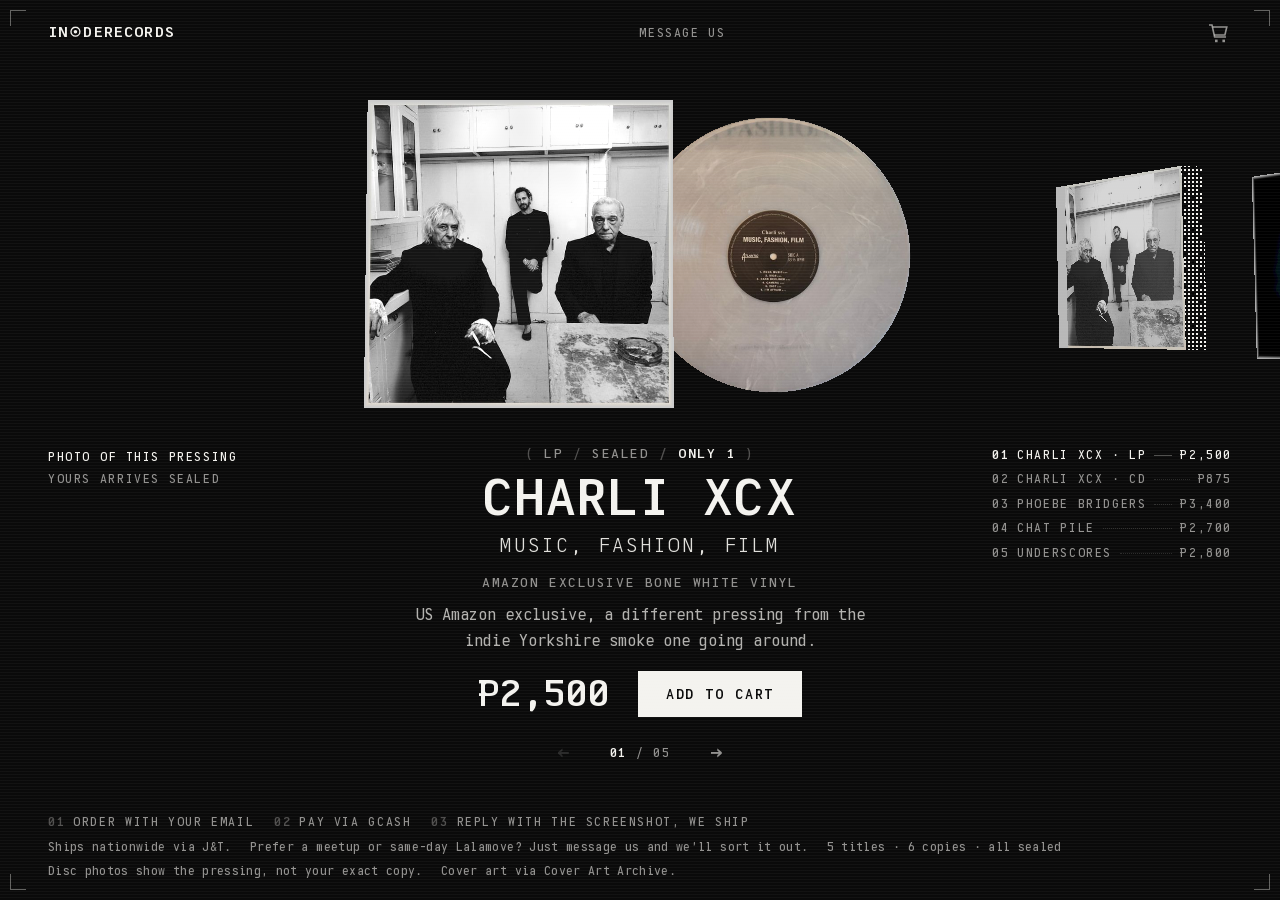
==== commit 7a8da110: "wip" ====
--- a/index.html
+++ b/index.html
@@ -7,14 +7,26 @@
 <title>INODERECORDS · records in stock, Quezon City</title>
 <meta name="description" content="6 brand new sealed records, in the Philippines now, shipping from Quezon City. Charli XCX, Phoebe Bridgers, Chat Pile, Underscores.">
 
+<link rel="canonical" href="https://inoderecords.com/">
 <meta property="og:type" content="website">
+<meta property="og:site_name" content="INODERECORDS">
+<meta property="og:url" content="https://inoderecords.com/">
+<meta property="og:locale" content="en_PH">
 <meta property="og:title" content="INODERECORDS · 6 sealed records in stock">
 <meta property="og:description" content="6 brand new sealed records, in the Philippines now, shipping from Quezon City. Charli XCX, Phoebe Bridgers, Chat Pile, Underscores.">
-<meta property="og:image" content="brand/og.png">
+<meta property="og:image" content="https://inoderecords.com/brand/og.png?v=983c6dc2">
+<meta property="og:image:secure_url" content="https://inoderecords.com/brand/og.png?v=983c6dc2">
+<meta property="og:image:type" content="image/png">
+<meta property="og:image:width" content="1200">
+<meta property="og:image:height" content="630">
+<meta property="og:image:alt" content="The INODERECORDS mark, a dithered record">
 <meta name="twitter:card" content="summary_large_image">
+<meta name="twitter:title" content="INODERECORDS · 6 sealed records in stock">
+<meta name="twitter:description" content="6 brand new sealed records, in the Philippines now, shipping from Quezon City. Charli XCX, Phoebe Bridgers, Chat Pile, Underscores.">
+<meta name="twitter:image" content="https://inoderecords.com/brand/og.png?v=983c6dc2">
 
 <link rel="icon" href="brand/favicon.svg" type="image/svg+xml">
-<link rel="stylesheet" href="style.css?v=fc45c7b5">
+<link rel="stylesheet" href="style.css?v=1e19b137">
 </head>
 <body data-claim-url="https://dgfixbtziedvqzucxats.supabase.co" data-claim-key="sb_publishable_8c9aLOABXdfqwjv6c9bLAg_44bw0qZ2">
 
@@ -79,9 +91,11 @@
                          required maxlength="120" autocomplete="name" placeholder="Juan Dela Cruz">
                   <label class="order__label" for="ph-charli-lp">Mobile number</label>
                   <input class="order__email" id="ph-charli-lp" type="tel" name="phone"
-                         required inputmode="tel" autocomplete="tel" placeholder="0917 123 4567">
+                         required inputmode="tel" autocomplete="tel" maxlength="20"
+                         pattern="(\+?63|0)?[ \-]?9[0-9]{2}[ \-]?[0-9]{3}[ \-]?[0-9]{4}"
+                         title="A PH mobile number, like 0917 123 4567" placeholder="0917 123 4567">
                   <label class="order__label" for="dl-charli-lp">Delivery</label>
-                  <select class="order__email" id="dl-charli-lp" name="delivery" required><option value="">Choose one</option><option>J&amp;T · Metro Manila · ₱120</option><option>J&amp;T · Rest of Luzon · ₱170</option><option>J&amp;T · Visayas and Mindanao · ₱200</option></select>
+                  <select class="order__email" id="dl-charli-lp" name="delivery" required><option value="" disabled selected hidden>Choose one</option><option>J&amp;T · Metro Manila · ₱120</option><option>J&amp;T · Rest of Luzon · ₱170</option><option>J&amp;T · Visayas and Mindanao · ₱200</option></select>
                   <p class="order__fine">Prefer a meetup or same-day Lalamove? Just <a href="https://www.facebook.com/inoderecords">message us</a> and we’ll sort it out.</p>
                   <label class="order__label" for="ad-charli-lp">Delivery address</label>
                   <textarea class="order__email order__area" id="ad-charli-lp" name="address"
@@ -132,9 +146,11 @@
                          required maxlength="120" autocomplete="name" placeholder="Juan Dela Cruz">
                   <label class="order__label" for="ph-charli-cd">Mobile number</label>
                   <input class="order__email" id="ph-charli-cd" type="tel" name="phone"
-                         required inputmode="tel" autocomplete="tel" placeholder="0917 123 4567">
+                         required inputmode="tel" autocomplete="tel" maxlength="20"
+                         pattern="(\+?63|0)?[ \-]?9[0-9]{2}[ \-]?[0-9]{3}[ \-]?[0-9]{4}"
+                         title="A PH mobile number, like 0917 123 4567" placeholder="0917 123 4567">
                   <label class="order__label" for="dl-charli-cd">Delivery</label>
-                  <select class="order__email" id="dl-charli-cd" name="delivery" required><option value="">Choose one</option><option>J&amp;T · Metro Manila · ₱120</option><option>J&amp;T · Rest of Luzon · ₱170</option><option>J&amp;T · Visayas and Mindanao · ₱200</option></select>
+                  <select class="order__email" id="dl-charli-cd" name="delivery" required><option value="" disabled selected hidden>Choose one</option><option>J&amp;T · Metro Manila · ₱120</option><option>J&amp;T · Rest of Luzon · ₱170</option><option>J&amp;T · Visayas and Mindanao · ₱200</option></select>
                   <p class="order__fine">Prefer a meetup or same-day Lalamove? Just <a href="https://www.facebook.com/inoderecords">message us</a> and we’ll sort it out.</p>
                   <label class="order__label" for="ad-charli-cd">Delivery address</label>
                   <textarea class="order__email order__area" id="ad-charli-cd" name="address"
@@ -185,9 +201,11 @@
                          required maxlength="120" autocomplete="name" placeholder="Juan Dela Cruz">
                   <label class="order__label" for="ph-phoebe">Mobile number</label>
                   <input class="order__email" id="ph-phoebe" type="tel" name="phone"
-                         required inputmode="tel" autocomplete="tel" placeholder="0917 123 4567">
+                         required inputmode="tel" autocomplete="tel" maxlength="20"
+                         pattern="(\+?63|0)?[ \-]?9[0-9]{2}[ \-]?[0-9]{3}[ \-]?[0-9]{4}"
+                         title="A PH mobile number, like 0917 123 4567" placeholder="0917 123 4567">
                   <label class="order__label" for="dl-phoebe">Delivery</label>
-                  <select class="order__email" id="dl-phoebe" name="delivery" required><option value="">Choose one</option><option>J&amp;T · Metro Manila · ₱120</option><option>J&amp;T · Rest of Luzon · ₱170</option><option>J&amp;T · Visayas and Mindanao · ₱200</option></select>
+                  <select class="order__email" id="dl-phoebe" name="delivery" required><option value="" disabled selected hidden>Choose one</option><option>J&amp;T · Metro Manila · ₱120</option><option>J&amp;T · Rest of Luzon · ₱170</option><option>J&amp;T · Visayas and Mindanao · ₱200</option></select>
                   <p class="order__fine">Prefer a meetup or same-day Lalamove? Just <a href="https://www.facebook.com/inoderecords">message us</a> and we’ll sort it out.</p>
                   <label class="order__label" for="ad-phoebe">Delivery address</label>
                   <textarea class="order__email order__area" id="ad-phoebe" name="address"
@@ -238,9 +256,11 @@
                          required maxlength="120" autocomplete="name" placeholder="Juan Dela Cruz">
                   <label class="order__label" for="ph-chatpile">Mobile number</label>
                   <input class="order__email" id="ph-chatpile" type="tel" name="phone"
-                         required inputmode="tel" autocomplete="tel" placeholder="0917 123 4567">
+                         required inputmode="tel" autocomplete="tel" maxlength="20"
+                         pattern="(\+?63|0)?[ \-]?9[0-9]{2}[ \-]?[0-9]{3}[ \-]?[0-9]{4}"
+                         title="A PH mobile number, like 0917 123 4567" placeholder="0917 123 4567">
                   <label class="order__label" for="dl-chatpile">Delivery</label>
-                  <select class="order__email" id="dl-chatpile" name="delivery" required><option value="">Choose one</option><option>J&amp;T · Metro Manila · ₱120</option><option>J&amp;T · Rest of Luzon · ₱170</option><option>J&amp;T · Visayas and Mindanao · ₱200</option></select>
+                  <select class="order__email" id="dl-chatpile" name="delivery" required><option value="" disabled selected hidden>Choose one</option><option>J&amp;T · Metro Manila · ₱120</option><option>J&amp;T · Rest of Luzon · ₱170</option><option>J&amp;T · Visayas and Mindanao · ₱200</option></select>
                   <p class="order__fine">Prefer a meetup or same-day Lalamove? Just <a href="https://www.facebook.com/inoderecords">message us</a> and we’ll sort it out.</p>
                   <label class="order__label" for="ad-chatpile">Delivery address</label>
                   <textarea class="order__email order__area" id="ad-chatpile" name="address"
@@ -291,9 +311,11 @@
                          required maxlength="120" autocomplete="name" placeholder="Juan Dela Cruz">
                   <label class="order__label" for="ph-underscores">Mobile number</label>
                   <input class="order__email" id="ph-underscores" type="tel" name="phone"
-                         required inputmode="tel" autocomplete="tel" placeholder="0917 123 4567">
+                         required inputmode="tel" autocomplete="tel" maxlength="20"
+                         pattern="(\+?63|0)?[ \-]?9[0-9]{2}[ \-]?[0-9]{3}[ \-]?[0-9]{4}"
+                         title="A PH mobile number, like 0917 123 4567" placeholder="0917 123 4567">
                   <label class="order__label" for="dl-underscores">Delivery</label>
-                  <select class="order__email" id="dl-underscores" name="delivery" required><option value="">Choose one</option><option>J&amp;T · Metro Manila · ₱120</option><option>J&amp;T · Rest of Luzon · ₱170</option><option>J&amp;T · Visayas and Mindanao · ₱200</option></select>
+                  <select class="order__email" id="dl-underscores" name="delivery" required><option value="" disabled selected hidden>Choose one</option><option>J&amp;T · Metro Manila · ₱120</option><option>J&amp;T · Rest of Luzon · ₱170</option><option>J&amp;T · Visayas and Mindanao · ₱200</option></select>
                   <p class="order__fine">Prefer a meetup or same-day Lalamove? Just <a href="https://www.facebook.com/inoderecords">message us</a> and we’ll sort it out.</p>
                   <label class="order__label" for="ad-underscores">Delivery address</label>
                   <textarea class="order__email order__area" id="ad-underscores" name="address"
@@ -351,6 +373,6 @@
 <script type="application/json" id="delivery">[{"id":"jt-mm","label":"J&T · Metro Manila","dm":false,"fee":120,"note":"","next":"We’ll ship it via J&T and email you the tracking number once it’s on its way."},{"id":"jt-luzon","label":"J&T · Rest of Luzon","dm":false,"fee":170,"note":"","next":"We’ll ship it via J&T and email you the tracking number once it’s on its way."},{"id":"jt-vismin","label":"J&T · Visayas and Mindanao","dm":false,"fee":200,"note":"","next":"We’ll ship it via J&T and email you the tracking number once it’s on its way."},{"id":"meetup","label":"Meetup","dm":true,"fee":null,"note":"We can meet you at SM Megamall, SM City Grand Central or SM North EDSA. Just message us the records you’d like, and we’ll find a day and time that works for you.","next":""},{"id":"lalamove","label":"Same-day Lalamove","dm":true,"fee":null,"note":"Need it today? We can send it by Lalamove anywhere in Metro Manila. Just message us the records you’d like and your location, and we’ll take care of the booking. The Lalamove fee is shouldered by the buyer.","next":""}]</script>
 <script src="fx.js?v=a2b8d761" defer></script>
 <script src="order.js?v=1c58bb42" defer></script>
-<script src="cart.js?v=010fbb5a" defer></script>
+<script src="cart.js?v=7c601cfd" defer></script>
 </body>
 </html>
--- a/style.css
+++ b/style.css
@@ -786,7 +786,7 @@
 }
 .done__steps li {
   position: relative;
-  padding-left: 2.4em;
+  padding-left: 3em;
   font-size: var(--t-body);
   line-height: 1.65;
   color: rgba(244, 243, 239, .82);
@@ -797,10 +797,15 @@
   position: absolute;
   left: 0;
   top: .2em;
-  font-size: var(--t-hud);
-  font-weight: 700;
-  letter-spacing: var(--ls-hud);
-  color: var(--faint);
+  min-width: 2.7em;
+  padding: .3em .4em;
+  font-size: var(--t-hud);
+  font-weight: 800;
+  letter-spacing: .04em;
+  line-height: 1.3;
+  text-align: center;
+  background: var(--paper);
+  color: var(--ink);
 }
 
 .done__scan {
@@ -1133,7 +1138,8 @@
   background-repeat: no-repeat;
   cursor: pointer;
 }
-.order__select option { background: var(--ink); color: var(--paper); }
+select.order__email:invalid { color: rgba(244, 243, 239, .36); }
+select.order__email option { background: var(--ink); color: var(--paper); }
 .cart__dm { margin-top: 1.1em; display: grid; gap: 1em; }
 .cart__dm[hidden], .cart__order[hidden] { display: none; }
 .cart__dm-text {
@@ -1173,6 +1179,8 @@
   font-size: var(--t-hud);
   line-height: 1.5;
 }
+.cart__hint.is-bad { color: var(--paper); }
+.cart__hint.is-bad::before { content: '× '; }
 .cart__panel .order__send { margin-top: 1.4em; width: 100%; }
 .cart__panel .order__fine { margin-top: .75em; text-align: center; }
 
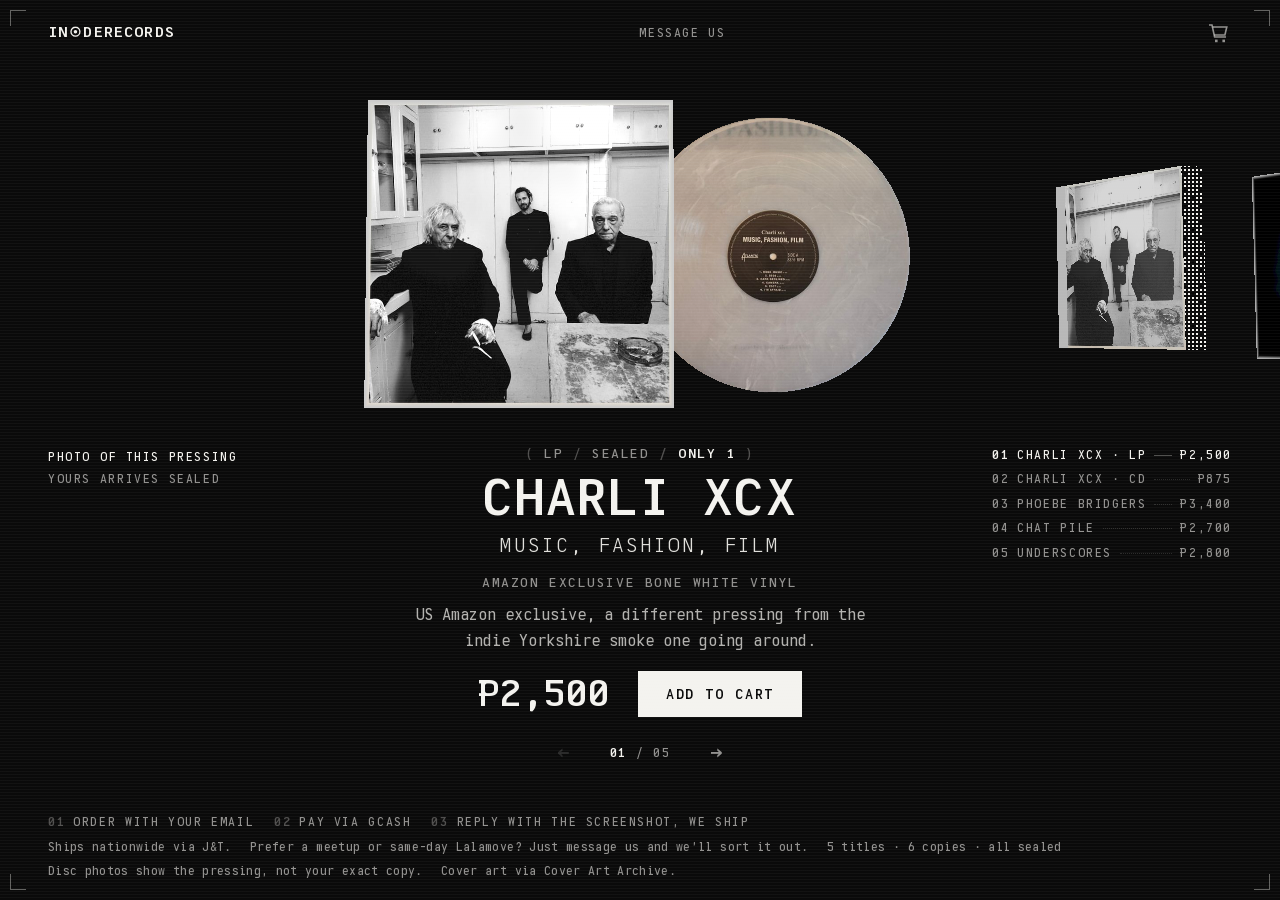
==== commit 81d56d01: "wip" ====
--- a/index.html
+++ b/index.html
@@ -26,7 +26,7 @@
 <meta name="twitter:image" content="https://inoderecords.com/brand/og.png?v=983c6dc2">
 
 <link rel="icon" href="brand/favicon.svg" type="image/svg+xml">
-<link rel="stylesheet" href="style.css?v=1e19b137">
+<link rel="stylesheet" href="style.css?v=f234f824">
 </head>
 <body data-claim-url="https://dgfixbtziedvqzucxats.supabase.co" data-claim-key="sb_publishable_8c9aLOABXdfqwjv6c9bLAg_44bw0qZ2">
 
--- a/style.css
+++ b/style.css
@@ -612,7 +612,7 @@
 
 .boot__line { margin: 0; }
 
-.boot__line--on { color: var(--blue); }
+.boot__line--on { margin-top: .3em; padding: 0 .55em; background: var(--paper); color: var(--ink); font-weight: 700; }
 
 .boot__rule { width: min(42vw, 320px); height: 1px; background: var(--ghost); margin-top: 14px; }
 
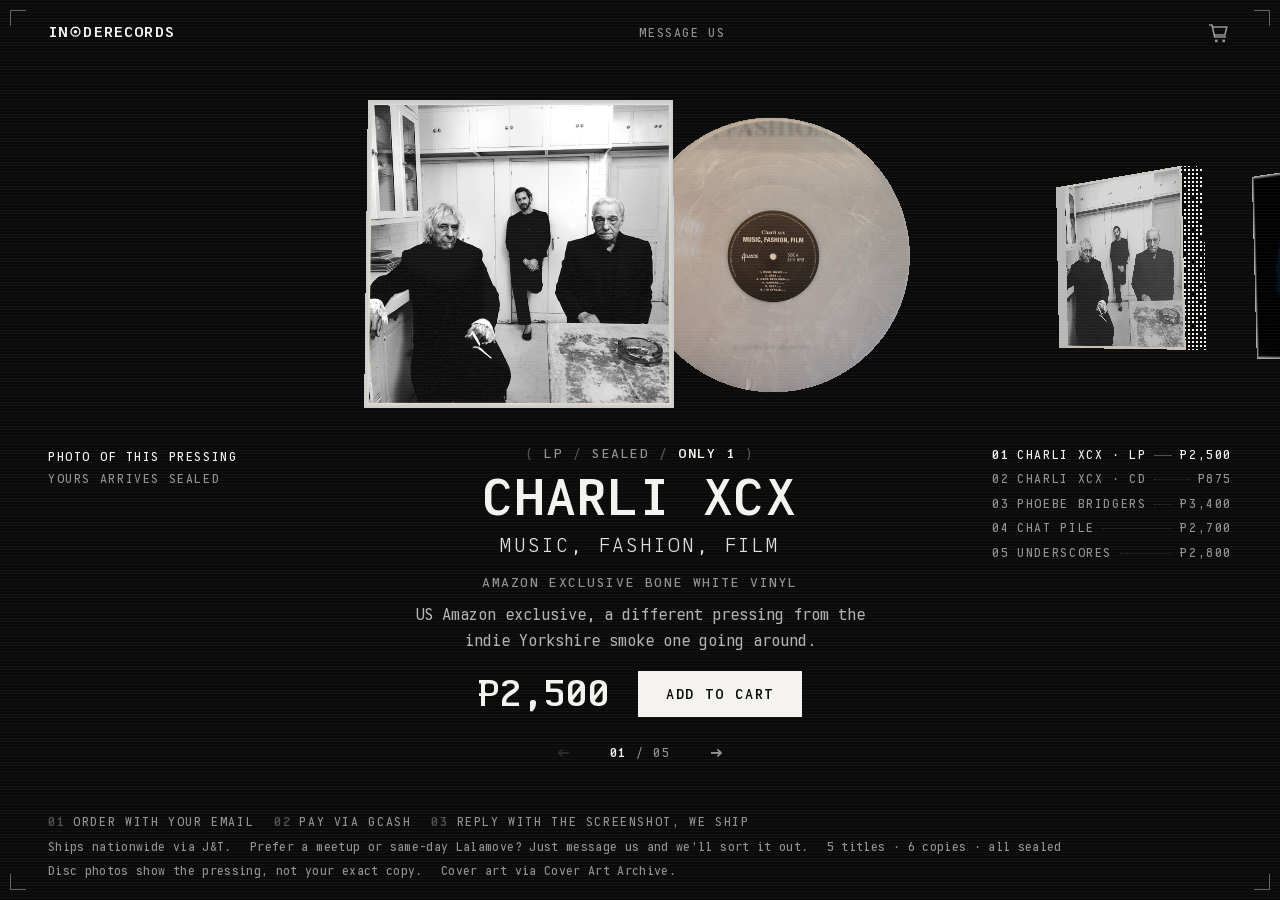
==== commit 185cf210: "wip" ====
--- a/index.html
+++ b/index.html
@@ -218,8 +218,8 @@
             </div>
           </li>
           <li class="rec" id="chatpile" data-variant="0"
-              data-title="Chat Pile · Who Loves the Sun · LP" data-price="2700" data-qty="1"
-              data-artist="Chat Pile" data-album="Who Loves the Sun" data-detail="LP"
+              data-title="Chat Pile · Who Loves the Sun · Baby Blue Vinyl · LP" data-price="2700" data-qty="1"
+              data-artist="Chat Pile" data-album="Who Loves the Sun" data-detail="LP · Baby Blue Vinyl"
               data-prov1="PHOTO OF THIS PRESSING" data-prov2="YOURS ARRIVES SEALED"
               data-discs="art/chatpile-disc1.png" data-open="-1" data-art="art/chat-pile-who-loves-the-sun.jpg">
             <img class="rec__still" src="art/chat-pile-who-loves-the-sun.jpg" alt="Chat Pile, Who Loves the Sun" width="640" height="640" decoding="async">
@@ -231,8 +231,8 @@
             </p>
             <h2 class="rec__artist">Chat Pile</h2>
             <p class="rec__album">Who Loves the Sun</p>
-            
-            <p class="rec__hook">New one on The Flenser. Not stocked locally as far as we can see.</p>
+            <p class="rec__variant">Baby Blue Vinyl</p>
+            <p class="rec__hook">New one on The Flenser, on baby blue vinyl with a fold-out poster and a double-sided insert. Not stocked locally as far as we can see.</p>
             <div class="rec__buy">
               <span class="rec__amt">₱2,700</span>
               <details class="order">
@@ -240,12 +240,12 @@
                          aria-label="Buy Chat Pile, Who Loves the Sun">BUY</summary>
                 <form class="order__form" method="POST"
                       action="https://formsubmit.co/8370b688e15b57aa52ccbeb88141ae9f">
-                  <input type="hidden" name="_subject" value="Order · Chat Pile · Who Loves the Sun · LP · ₱2,700">
-                  <input type="hidden" name="_template" value="table">
-                  <input type="hidden" name="_next" value="https://inoderecords.com/ordered.html">
-                  <input type="hidden" name="_autoresponse" value="We received your order: Chat Pile · Who Loves the Sun · LP, ₱2,700. We’ll hold your record for 24 hours while you pay. To pay, open https://inoderecords.com/ordered.html in the browser you ordered from and scan the QR with GCash, Maya or any bank app. Then send your payment screenshot to the shop email shown on that page. Your total is the record plus the delivery fee you chose. We email you the delivery details. INODERECORDS · Quezon City">
-                  <input type="text" name="_honey" class="order__hp" tabindex="-1" autocomplete="off">
-                  <input type="hidden" name="record" value="Chat Pile · Who Loves the Sun · LP">
+                  <input type="hidden" name="_subject" value="Order · Chat Pile · Who Loves the Sun · Baby Blue Vinyl · LP · ₱2,700">
+                  <input type="hidden" name="_template" value="table">
+                  <input type="hidden" name="_next" value="https://inoderecords.com/ordered.html">
+                  <input type="hidden" name="_autoresponse" value="We received your order: Chat Pile · Who Loves the Sun · Baby Blue Vinyl · LP, ₱2,700. We’ll hold your record for 24 hours while you pay. To pay, open https://inoderecords.com/ordered.html in the browser you ordered from and scan the QR with GCash, Maya or any bank app. Then send your payment screenshot to the shop email shown on that page. Your total is the record plus the delivery fee you chose. We email you the delivery details. INODERECORDS · Quezon City">
+                  <input type="text" name="_honey" class="order__hp" tabindex="-1" autocomplete="off">
+                  <input type="hidden" name="record" value="Chat Pile · Who Loves the Sun · Baby Blue Vinyl · LP">
                   <input type="hidden" name="price" value="₱2,700">
                   <input type="hidden" name="order" value="">
                   <label class="order__label" for="em-chatpile">Email</label>
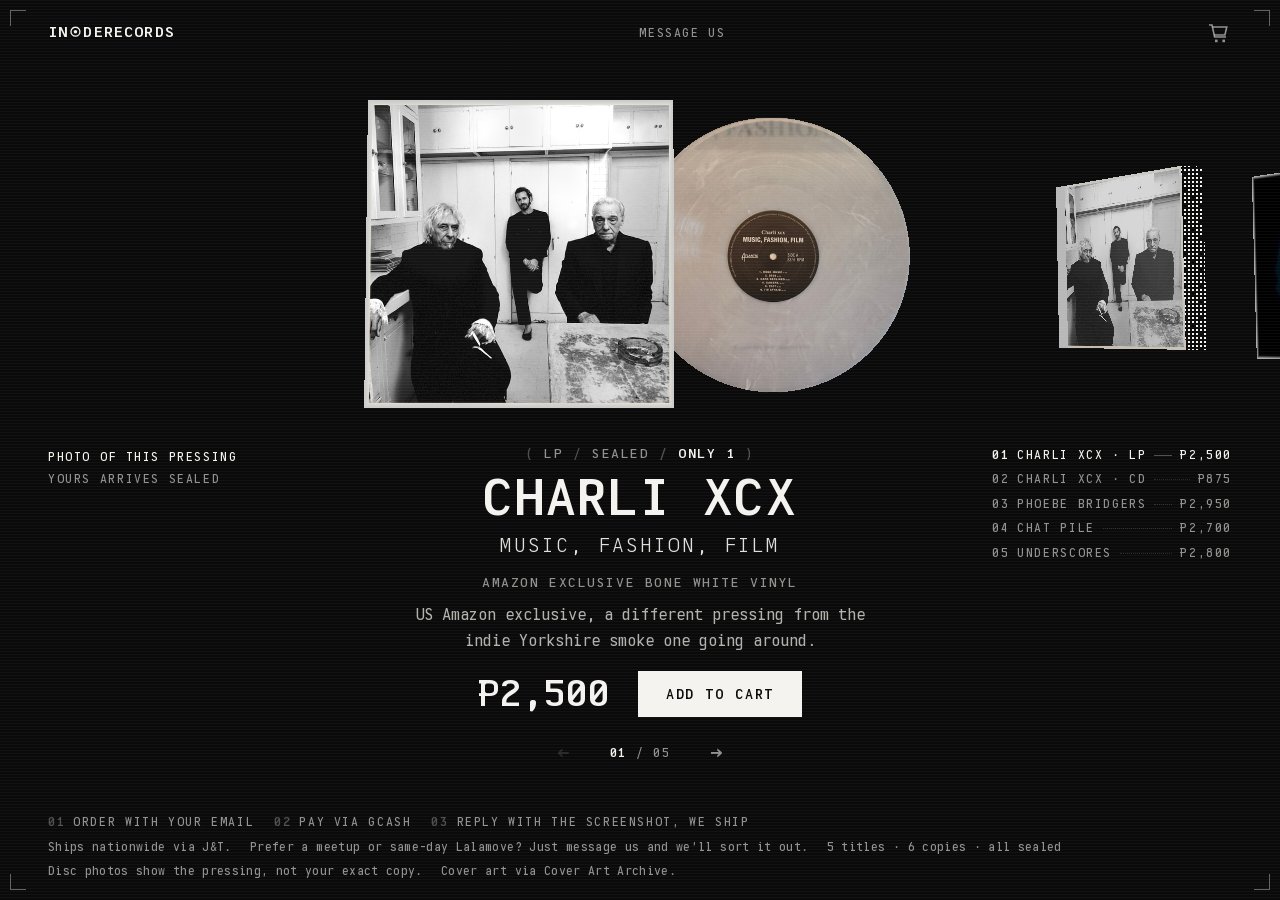
==== commit 97664a91: "wip" ====
--- a/index.html
+++ b/index.html
@@ -163,7 +163,7 @@
             </div>
           </li>
           <li class="rec" id="phoebe" data-variant="2"
-              data-title="Phoebe Bridgers · Lost Weekend · Rogue Planet Green Glow-in-the-Dark Splatter · 2LP" data-price="3400" data-qty="1"
+              data-title="Phoebe Bridgers · Lost Weekend · Rogue Planet Green Glow-in-the-Dark Splatter · 2LP" data-price="2950" data-qty="1"
               data-artist="Phoebe Bridgers" data-album="Lost Weekend" data-detail="2LP · Rogue Planet Green Glow-in-the-Dark Splatter"
               data-prov1="PHOTO OF THIS PRESSING" data-prov2="YOURS ARRIVES SEALED"
               data-discs="art/phoebe-disc1.png" data-open="-1" data-art="art/phoebe-bridgers-lost-weekend.jpg">
@@ -179,19 +179,19 @@
             <p class="rec__variant">Rogue Planet Green Glow-in-the-Dark Splatter</p>
             <p class="rec__hook">The Rogue Planet pressing specifically: green glow-in-the-dark splatter, embossed glow sleeve, gatefold, 20-page lyric booklet. Not the standard black, not the Zodiacal Light.</p>
             <div class="rec__buy">
-              <span class="rec__amt">₱3,400</span>
+              <span class="rec__amt">₱2,950</span>
               <details class="order">
                 <summary class="btn btn--buy"
                          aria-label="Buy Phoebe Bridgers, Lost Weekend">BUY</summary>
                 <form class="order__form" method="POST"
                       action="https://formsubmit.co/8370b688e15b57aa52ccbeb88141ae9f">
-                  <input type="hidden" name="_subject" value="Order · Phoebe Bridgers · Lost Weekend · Rogue Planet Green Glow-in-the-Dark Splatter · 2LP · ₱3,400">
-                  <input type="hidden" name="_template" value="table">
-                  <input type="hidden" name="_next" value="https://inoderecords.com/ordered.html">
-                  <input type="hidden" name="_autoresponse" value="We received your order: Phoebe Bridgers · Lost Weekend · Rogue Planet Green Glow-in-the-Dark Splatter · 2LP, ₱3,400. We’ll hold your record for 24 hours while you pay. To pay, open https://inoderecords.com/ordered.html in the browser you ordered from and scan the QR with GCash, Maya or any bank app. Then send your payment screenshot to the shop email shown on that page. Your total is the record plus the delivery fee you chose. We email you the delivery details. INODERECORDS · Quezon City">
+                  <input type="hidden" name="_subject" value="Order · Phoebe Bridgers · Lost Weekend · Rogue Planet Green Glow-in-the-Dark Splatter · 2LP · ₱2,950">
+                  <input type="hidden" name="_template" value="table">
+                  <input type="hidden" name="_next" value="https://inoderecords.com/ordered.html">
+                  <input type="hidden" name="_autoresponse" value="We received your order: Phoebe Bridgers · Lost Weekend · Rogue Planet Green Glow-in-the-Dark Splatter · 2LP, ₱2,950. We’ll hold your record for 24 hours while you pay. To pay, open https://inoderecords.com/ordered.html in the browser you ordered from and scan the QR with GCash, Maya or any bank app. Then send your payment screenshot to the shop email shown on that page. Your total is the record plus the delivery fee you chose. We email you the delivery details. INODERECORDS · Quezon City">
                   <input type="text" name="_honey" class="order__hp" tabindex="-1" autocomplete="off">
                   <input type="hidden" name="record" value="Phoebe Bridgers · Lost Weekend · Rogue Planet Green Glow-in-the-Dark Splatter · 2LP">
-                  <input type="hidden" name="price" value="₱3,400">
+                  <input type="hidden" name="price" value="₱2,950">
                   <input type="hidden" name="order" value="">
                   <label class="order__label" for="em-phoebe">Email</label>
                   <input class="order__email" id="em-phoebe" type="email" name="email"
@@ -337,7 +337,7 @@
         <ol class="crate__dots">
           <li><button type="button" data-go="0" aria-label="Charli XCX, Music, Fashion, Film, LP, ₱2,500"><i aria-hidden="true"></i><span class="crate__ix">01</span><span class="crate__who">Charli XCX · LP</span><span class="crate__lead"></span><span class="crate__px">₱2,500</span></button></li>
           <li><button type="button" data-go="1" aria-label="Charli XCX, Music, Fashion, Film, CD, ₱875"><i aria-hidden="true"></i><span class="crate__ix">02</span><span class="crate__who">Charli XCX · CD</span><span class="crate__lead"></span><span class="crate__px">₱875</span></button></li>
-          <li><button type="button" data-go="2" aria-label="Phoebe Bridgers, Lost Weekend, 2LP, ₱3,400"><i aria-hidden="true"></i><span class="crate__ix">03</span><span class="crate__who">Phoebe Bridgers</span><span class="crate__lead"></span><span class="crate__px">₱3,400</span></button></li>
+          <li><button type="button" data-go="2" aria-label="Phoebe Bridgers, Lost Weekend, 2LP, ₱2,950"><i aria-hidden="true"></i><span class="crate__ix">03</span><span class="crate__who">Phoebe Bridgers</span><span class="crate__lead"></span><span class="crate__px">₱2,950</span></button></li>
           <li><button type="button" data-go="3" aria-label="Chat Pile, Who Loves the Sun, LP, ₱2,700"><i aria-hidden="true"></i><span class="crate__ix">04</span><span class="crate__who">Chat Pile</span><span class="crate__lead"></span><span class="crate__px">₱2,700</span></button></li>
           <li><button type="button" data-go="4" aria-label="Underscores, U, LP, ₱2,800"><i aria-hidden="true"></i><span class="crate__ix">05</span><span class="crate__who">Underscores</span><span class="crate__lead"></span><span class="crate__px">₱2,800</span></button></li>
         </ol>
